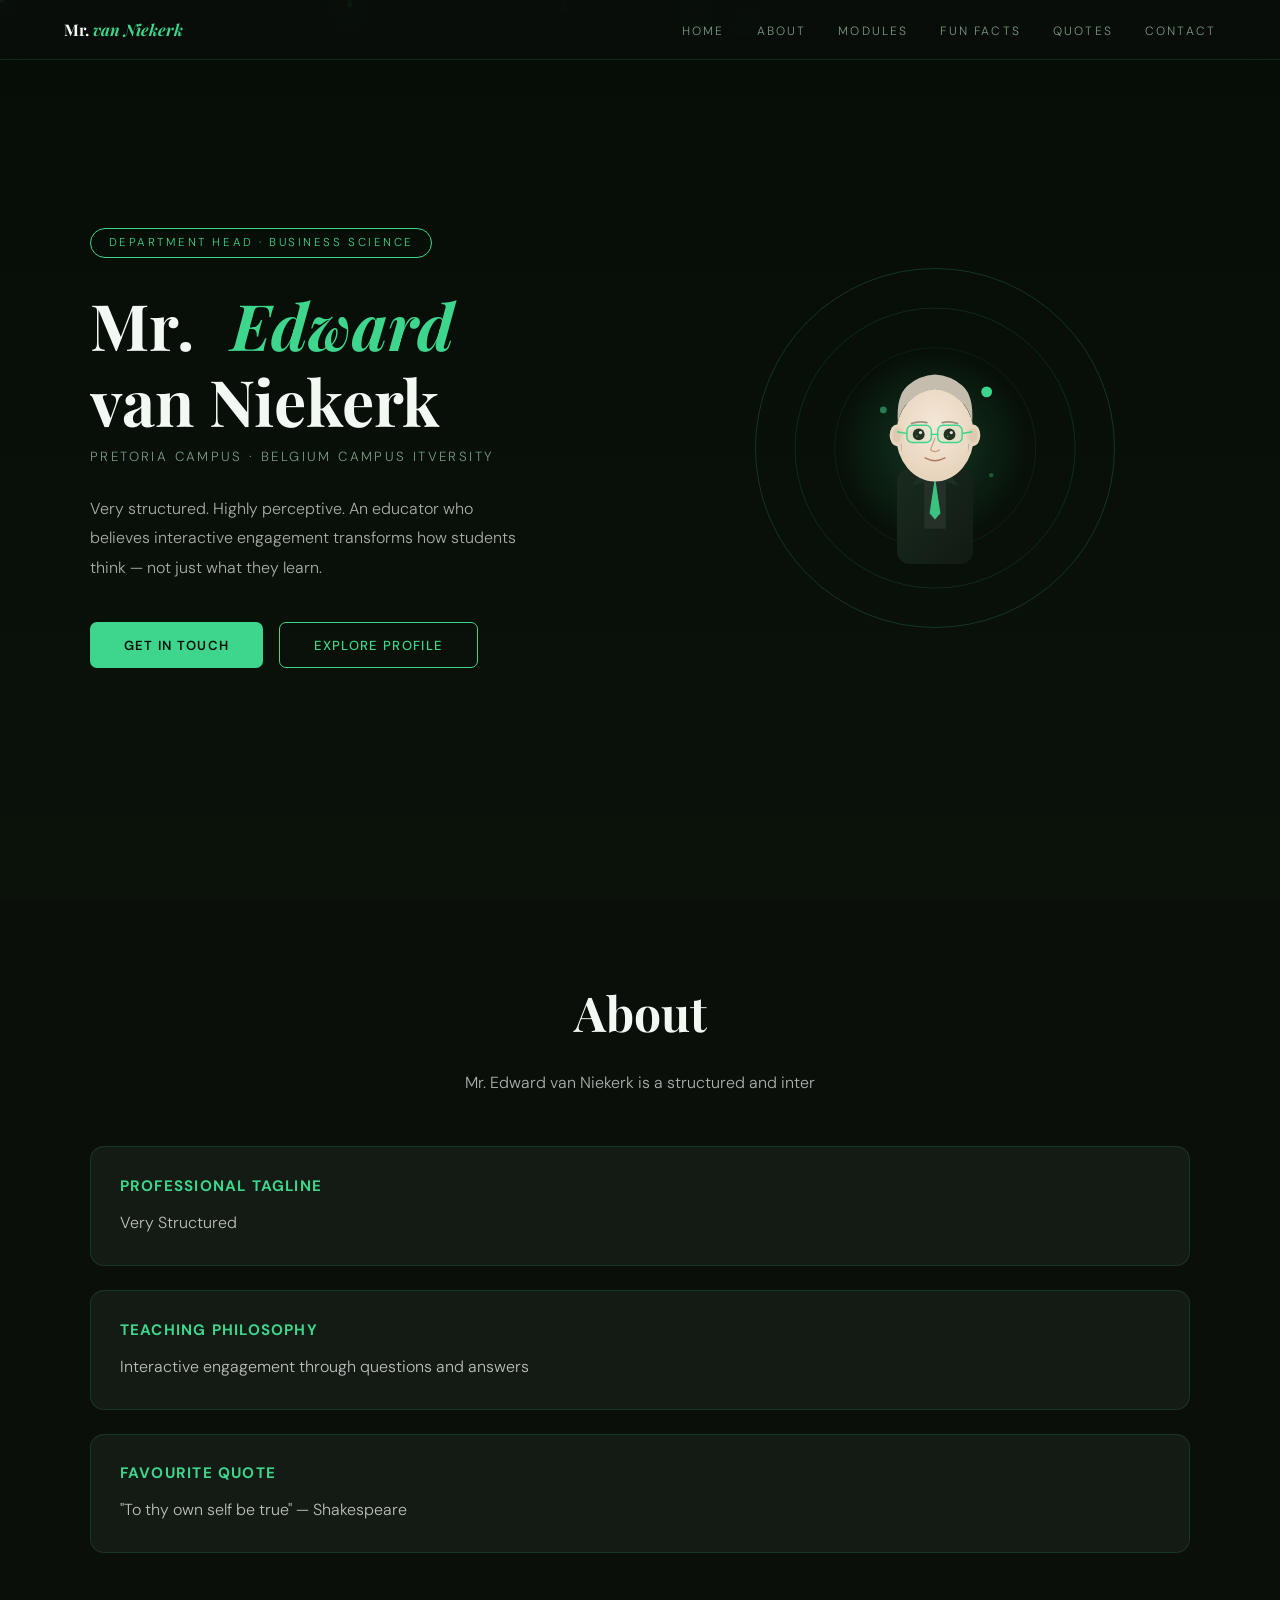
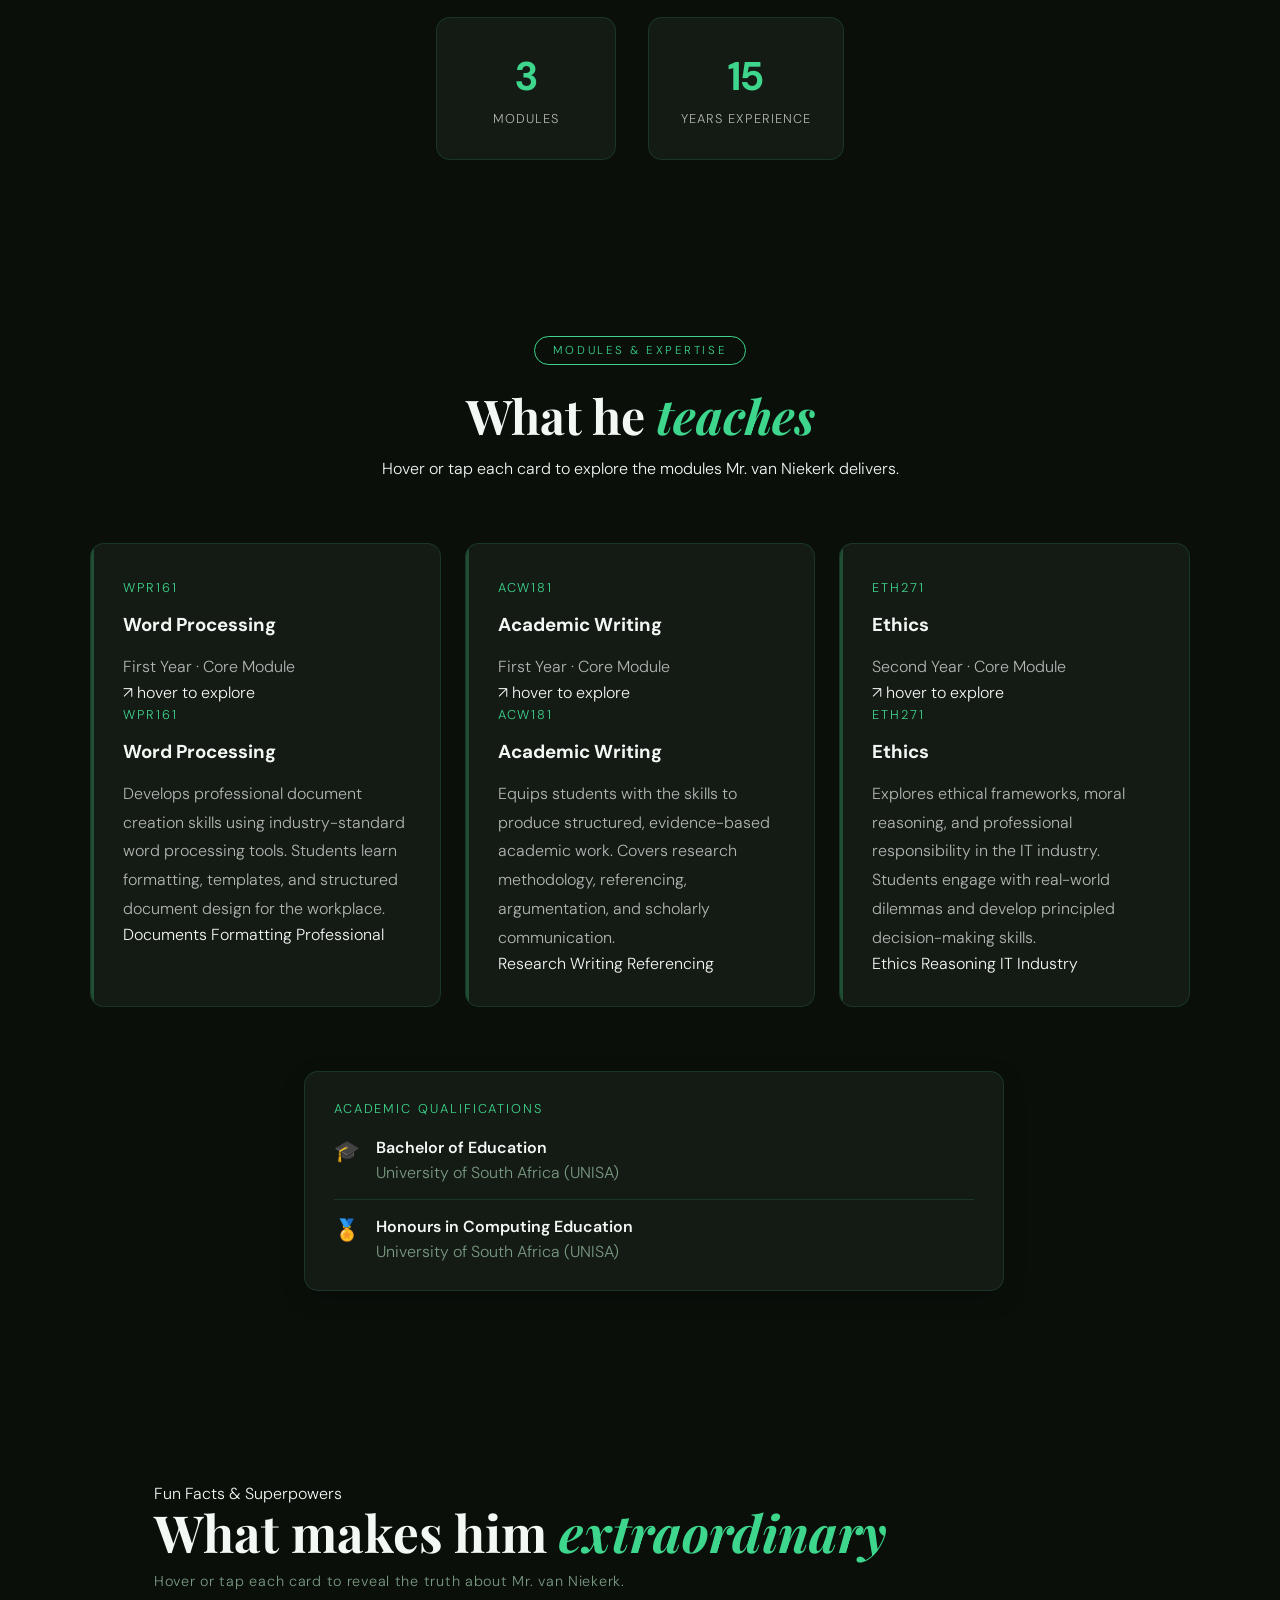
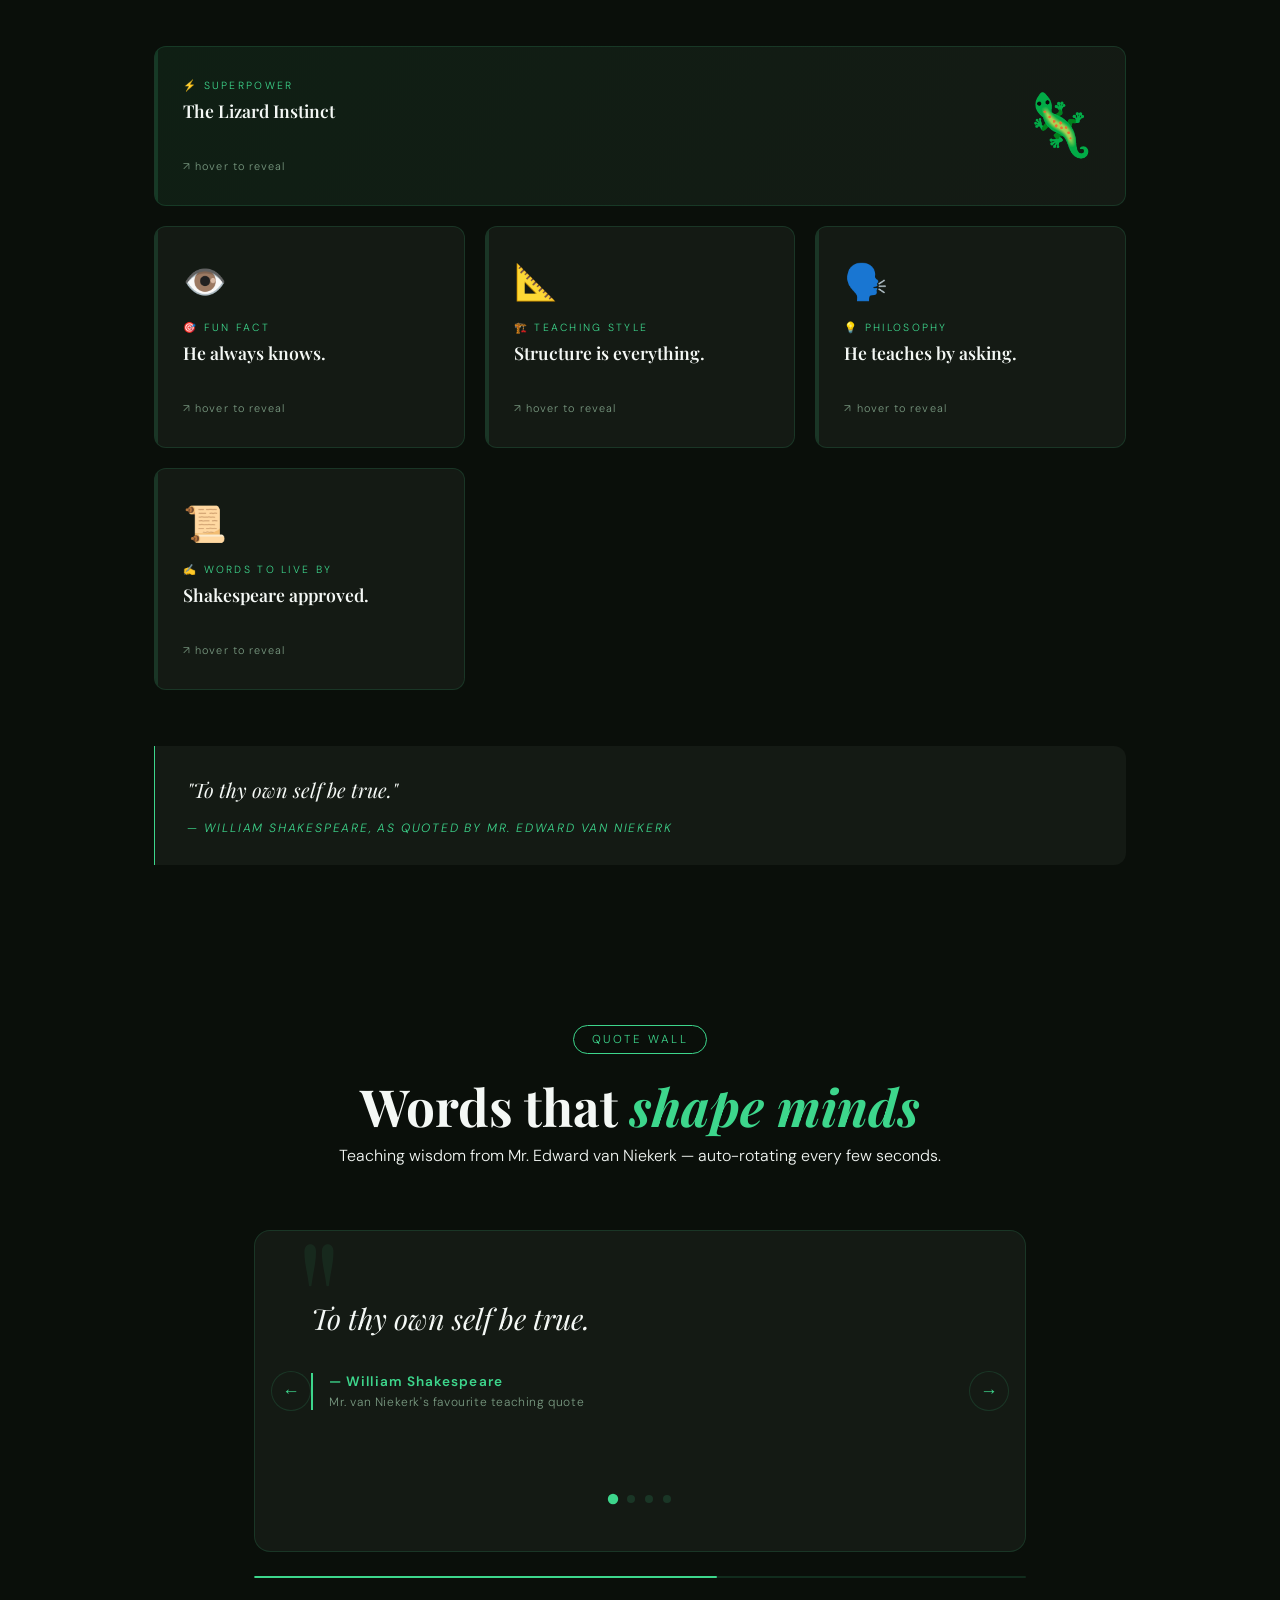
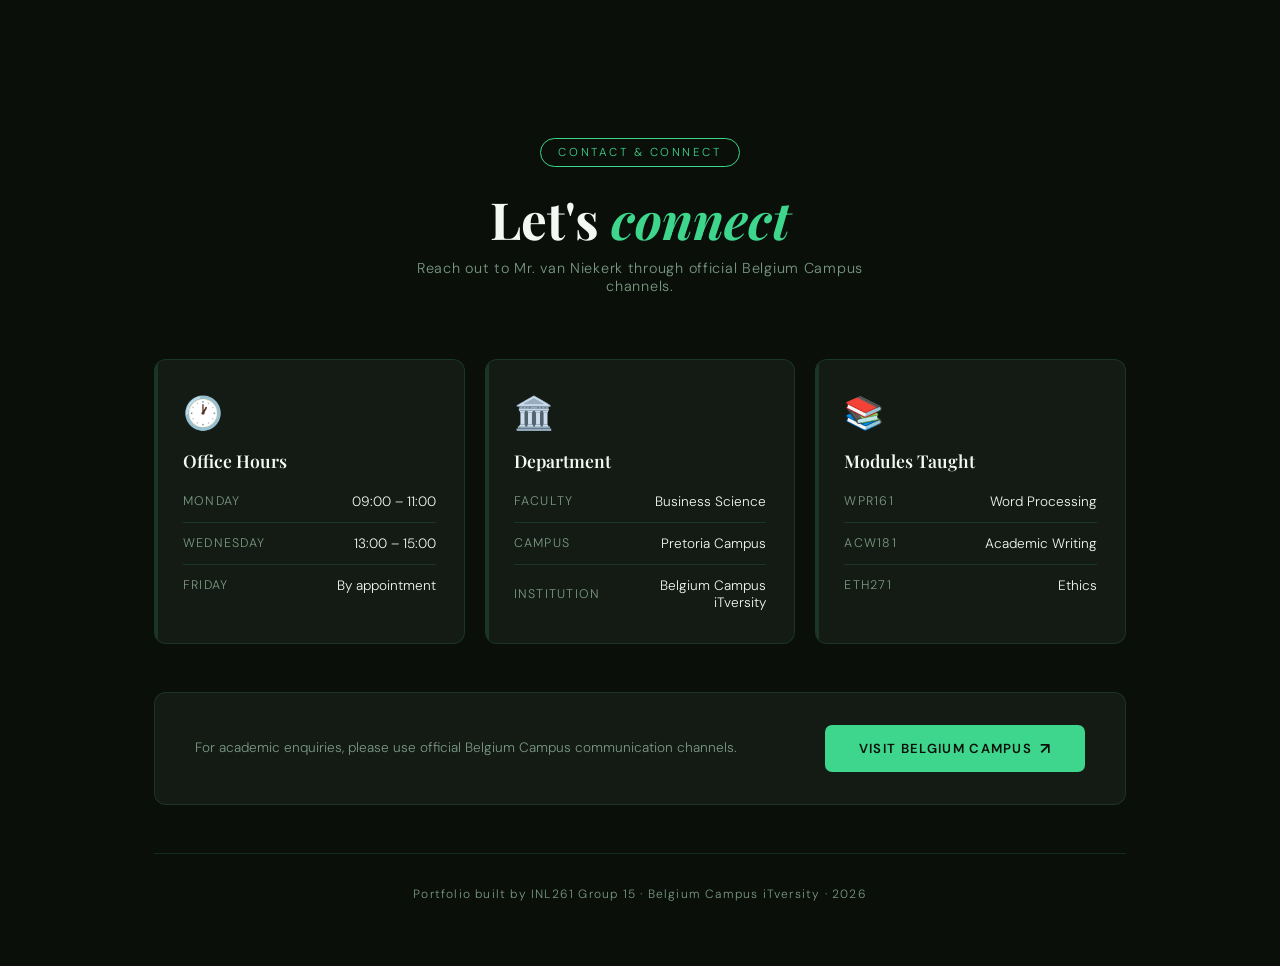
==== index.html @ 1ef50e6b "Final website files - Othniel Kasper" ====
<!DOCTYPE html>
<html lang="en">
<head>
  <meta charset="UTF-8" />
  <meta name="viewport" content="width=device-width, initial-scale=1.0" />
  <title>Mr. Edward van Niekerk — Lecturer Portfolio</title>

  <!-- ── FONTS ── -->
  <link href="https://fonts.googleapis.com/css2?family=Playfair+Display:ital,wght@0,400;0,700;1,400;1,700&family=DM+Sans:wght@300;400;500;600&display=swap" rel="stylesheet" />

  <!-- ── CSS FILES (one per section) ── -->
  <link rel="stylesheet" href="hero-section.css" />
  <link rel="stylesheet" href="About.css" />
  <link rel="stylesheet" href="Modules.css" />
  <link rel="stylesheet" href="fun-facts-section.css" />
  <link rel="stylesheet" href="quote-wall.css" />
  <link rel="stylesheet" href="contact-section.css" />

  <!-- ── NAVIGATION STYLES ── -->
  <style>
    /* ── NAV ── */
    :root {
      --black:      #0a0f0a;
      --card:       #141a14;
      --mint:       #3dd68c;
      --mint-faint: rgba(61, 214, 140, 0.06);
      --white:      #f4f8f5;
      --muted:      #7a9a82;
      --border:     rgba(61, 214, 140, 0.15);
    }

    * { margin: 0; padding: 0; box-sizing: border-box; }
    html { scroll-behavior: smooth; }

    body {
      background: var(--black);
      color: var(--white);
      font-family: 'DM Sans', sans-serif;
      overflow-x: hidden;
    }

    /* Fixed navigation bar */
    #navbar {
      position: fixed;
      top: 0; left: 0; right: 0;
      z-index: 999;
      background: rgba(10, 15, 10, 0.85);
      backdrop-filter: blur(12px);
      border-bottom: 0.5px solid var(--border);
      padding: 0 4rem;
      height: 60px;
      display: flex;
      align-items: center;
      justify-content: space-between;
    }

    .nav-logo {
      font-family: 'Playfair Display', serif;
      font-size: 1rem;
      font-weight: 700;
      color: var(--white);
      text-decoration: none;
    }

    .nav-logo span {
      color: var(--mint);
      font-style: italic;
    }

    .nav-links {
      display: flex;
      gap: 2rem;
      list-style: none;
    }

    .nav-links a {
      font-size: 0.75rem;
      letter-spacing: 0.18em;
      text-transform: uppercase;
      color: var(--muted);
      text-decoration: none;
      transition: color 0.3s;
    }

    .nav-links a:hover {
      color: var(--mint);
    }

    /* Hamburger for mobile */
    .nav-toggle {
      display: none;
      flex-direction: column;
      gap: 5px;
      cursor: pointer;
      background: none;
      border: none;
      padding: 4px;
    }

    .nav-toggle span {
      display: block;
      width: 24px;
      height: 1.5px;
      background: var(--white);
      transition: all 0.3s;
    }

    /* Push all sections below navbar */
    #hero {
      padding-top: 60px;
    }

    @media (max-width: 768px) {
      #navbar { padding: 0 1.5rem; }

      .nav-toggle { display: flex; }

      .nav-links {
        display: none;
        position: absolute;
        top: 60px; left: 0; right: 0;
        background: rgba(10, 15, 10, 0.97);
        flex-direction: column;
        gap: 0;
        border-bottom: 0.5px solid var(--border);
      }

      .nav-links.open { display: flex; }

      .nav-links li { border-top: 0.5px solid var(--border); }

      .nav-links a {
        display: block;
        padding: 1rem 1.5rem;
      }
    }
  </style>
</head>
<body>

  <!-- ══════════════════════════════════════
       NAVIGATION
  ══════════════════════════════════════ -->
  <nav id="navbar">
    <a href="#hero" class="nav-logo">Mr. <span>van Niekerk</span></a>
    <button class="nav-toggle" id="navToggle" aria-label="Toggle menu">
      <span></span><span></span><span></span>
    </button>
    <ul class="nav-links" id="navLinks">
      <li><a href="#hero">Home</a></li>
      <li><a href="#about">About</a></li>
      <li><a href="#modules">Modules</a></li>
      <li><a href="#fun-facts">Fun Facts</a></li>
      <li><a href="#quotes">Quotes</a></li>
      <li><a href="#contact">Contact</a></li>
    </ul>
  </nav>

  <!-- ══════════════════════════════════════
       SECTION 1 — HERO (Iola Lesolang)
  ══════════════════════════════════════ -->
  <canvas id="particleCanvas"></canvas>

  <section id="hero">
    <div class="hero-inner">

      <div class="hero-text">
        <span class="hero-badge">Department Head · Business Science</span>
        <h1 class="hero-name">
          <span class="word">Mr.</span>
          <span class="word accent">Edward</span>
          <span class="word">van Niekerk</span>
        </h1>
        <p class="hero-role">Pretoria Campus · Belgium Campus iTversity</p>
        <p class="hero-tagline">
          Very structured. Highly perceptive. An educator who believes
          interactive engagement transforms how students think —
          not just what they learn.
        </p>
        <div class="hero-cta">
          <a href="#contact" class="btn-primary">Get in Touch</a>
          <a href="#about" class="btn-ghost">Explore Profile</a>
        </div>
      </div>

      <div class="hero-avatar">
        <div class="avatar-stage">
          <div class="orbit orbit-1"></div>
          <div class="orbit orbit-2"></div>
          <div class="orbit orbit-3"></div>
          <div class="avatar-glow"></div>
          <svg class="avatar-svg" viewBox="0 0 200 320" xmlns="http://www.w3.org/2000/svg" aria-label="Animated avatar of Mr. Edward van Niekerk" role="img">
            <defs>
              <radialGradient id="faceGrad" cx="50%" cy="40%" r="55%">
                <stop offset="0%" stop-color="#f5e8d8"/>
                <stop offset="100%" stop-color="#e8d5be"/>
              </radialGradient>
              <radialGradient id="glassLens" cx="50%" cy="50%" r="50%">
                <stop offset="0%" stop-color="rgba(61,214,140,0.14)"/>
                <stop offset="100%" stop-color="rgba(61,214,140,0.03)"/>
              </radialGradient>
              <radialGradient id="bodyGlow" cx="50%" cy="50%" r="50%">
                <stop offset="0%" stop-color="rgba(61,214,140,0.30)"/>
                <stop offset="100%" stop-color="transparent"/>
              </radialGradient>
              <linearGradient id="suitGrad" x1="0%" y1="0%" x2="100%" y2="100%">
                <stop offset="0%" stop-color="#1a2b1e"/>
                <stop offset="100%" stop-color="#111a14"/>
              </linearGradient>
            </defs>
            <ellipse cx="100" cy="225" rx="52" ry="58" fill="url(#bodyGlow)" opacity="0.55"/>
            <rect x="58" y="183" width="84" height="105" rx="14" fill="url(#suitGrad)"/>
            <rect x="88" y="184" width="24" height="65" fill="#243028"/>
            <polygon points="100,192 94,232 100,239 106,232" fill="#3dd68c" opacity="0.88"/>
            <rect x="96" y="188" width="8" height="7" rx="2" fill="#2bbf78"/>
            <path d="M 88 184 L 74 202 L 100 193 L 126 202 L 112 184" fill="#1e2f24"/>
            <rect x="89" y="166" width="22" height="22" rx="5" fill="#f0ddc8"/>
            <ellipse cx="100" cy="146" rx="43" ry="51" fill="url(#faceGrad)"/>
            <path d="M 59 132 Q 57 102 70 91 Q 83 80 100 79 Q 117 80 130 91 Q 143 102 141 132 Q 138 116 128 108 Q 116 97 100 95 Q 84 97 72 108 Q 62 116 59 132Z" fill="#c4bcac"/>
            <path d="M 59 132 Q 61 154 64 166 Q 63 148 59 132Z" fill="#b0a898"/>
            <path d="M 141 132 Q 139 154 136 166 Q 137 148 141 132Z" fill="#b0a898"/>
            <ellipse cx="58" cy="146" rx="8" ry="12" fill="#e8d5be"/>
            <ellipse cx="142" cy="146" rx="8" ry="12" fill="#e8d5be"/>
            <ellipse cx="58" cy="146" rx="5" ry="8" fill="#d4c0a8" opacity="0.5"/>
            <ellipse cx="142" cy="146" rx="5" ry="8" fill="#d4c0a8" opacity="0.5"/>
            <rect x="69" y="135" width="27" height="19" rx="6" fill="url(#glassLens)" stroke="#3dd68c" stroke-width="1.6"/>
            <rect x="103" y="135" width="27" height="19" rx="6" fill="url(#glassLens)" stroke="#3dd68c" stroke-width="1.6"/>
            <line x1="96" y1="145" x2="103" y2="145" stroke="#3dd68c" stroke-width="1.6"/>
            <line x1="69" y1="144" x2="58" y2="142" stroke="#3dd68c" stroke-width="1.6"/>
            <line x1="130" y1="144" x2="141" y2="142" stroke="#3dd68c" stroke-width="1.6"/>
            <rect x="71" y="137" width="5" height="3" rx="1.5" fill="white" opacity="0.25"/>
            <rect x="105" y="137" width="5" height="3" rx="1.5" fill="white" opacity="0.25"/>
            <g class="eye-group">
              <ellipse cx="82" cy="145" rx="6.5" ry="6.5" fill="#243020"/>
              <ellipse cx="116" cy="145" rx="6.5" ry="6.5" fill="#243020"/>
              <circle cx="84" cy="143" r="1.8" fill="white" opacity="0.85"/>
              <circle cx="118" cy="143" r="1.8" fill="white" opacity="0.85"/>
              <circle cx="80" cy="147" r="0.9" fill="rgba(61,214,140,0.7)"/>
              <circle cx="114" cy="147" r="0.9" fill="rgba(61,214,140,0.7)"/>
            </g>
            <path d="M 74 133 Q 82 130 91 132" stroke="#9a9080" stroke-width="1.8" fill="none" stroke-linecap="round"/>
            <path d="M 108 132 Q 117 130 125 133" stroke="#9a9080" stroke-width="1.8" fill="none" stroke-linecap="round"/>
            <path d="M 100 149 L 95 162 Q 100 166 105 162" stroke="#c8a080" stroke-width="1.3" fill="none" stroke-linecap="round"/>
            <path d="M 89 171 Q 100 177 111 171" stroke="#b07860" stroke-width="1.6" fill="none" stroke-linecap="round"/>
            <circle cx="157" cy="98" r="4" fill="#3dd68c" opacity="0.55">
              <animate attributeName="opacity" values="0.55;1;0.55" dur="2.2s" repeatCount="indefinite"/>
              <animate attributeName="r" values="4;6;4" dur="2.2s" repeatCount="indefinite"/>
            </circle>
            <circle cx="43" cy="118" r="3" fill="#3dd68c" opacity="0.38">
              <animate attributeName="opacity" values="0.38;0.75;0.38" dur="2.8s" repeatCount="indefinite"/>
              <animate attributeName="r" values="3;5;3" dur="2.8s" repeatCount="indefinite"/>
            </circle>
            <circle cx="162" cy="190" r="2.5" fill="#3dd68c" opacity="0.3">
              <animate attributeName="opacity" values="0.3;0.65;0.3" dur="3.4s" repeatCount="indefinite"/>
            </circle>
          </svg>
        </div>
      </div>

    </div>
  </section>

  <!-- ══════════════════════════════════════
       SECTION 2 — ABOUT (Bophelo Rantho)
  ══════════════════════════════════════ -->
  <section id="about" class="reveal">

    <h2>About</h2>

    <p class="about-intro">
      Mr. Edward van Niekerk is a structured and interactive lecturer who
      specializes in engaging students through questions and answers.
    </p>

    <div class="about-container">
      <div class="about-card">
        <h3>Professional Tagline</h3>
        <p>Very Structured</p>
      </div>
      <div class="about-card">
        <h3>Teaching Philosophy</h3>
        <p>Interactive engagement through questions and answers</p>
      </div>
      <div class="about-card">
        <h3>Favourite Quote</h3>
        <p>"To thy own self be true" — Shakespeare</p>
      </div>
    </div>

    <div class="about-stats">
      <div class="stat-box">
        <h3 class="about-counter" data-target="3">0</h3>
        <p>Modules</p>
      </div>
      <div class="stat-box">
        <h3 class="about-counter" data-target="15">0</h3>
        <p>Years Experience</p>
      </div>
    </div>

  </section>

  <!-- ══════════════════════════════════════
       SECTION 3 — MODULES (Prince Ndlala)
  ══════════════════════════════════════ -->
  <section id="modules">

    <div class="section-header">
      <span class="section-badge fade-in">Modules & Expertise</span>
      <h2 class="section-title fade-in">What he <span class="accent">teaches</span></h2>
      <p class="section-subtitle fade-in">Hover or tap each card to explore the modules Mr. van Niekerk delivers.</p>
    </div>

    <div class="modules-grid">

      <div class="module-card fade-in" tabindex="0" aria-label="WPR161 Word Processing">
        <div class="card-inner">
          <div class="card-front">
            <div class="card-accent"></div>
            <span class="module-code">WPR161</span>
            <h3 class="module-name">Word Processing</h3>
            <p class="module-level">First Year · Core Module</p>
            <div class="flip-hint">↗ hover to explore</div>
          </div>
          <div class="card-back">
            <div class="card-accent"></div>
            <span class="module-code">WPR161</span>
            <h3 class="module-name">Word Processing</h3>
            <p class="module-desc">Develops professional document creation skills using industry-standard word processing tools. Students learn formatting, templates, and structured document design for the workplace.</p>
            <div class="module-tags">
              <span class="tag">Documents</span>
              <span class="tag">Formatting</span>
              <span class="tag">Professional</span>
            </div>
          </div>
        </div>
      </div>

      <div class="module-card fade-in" tabindex="0" aria-label="ACW181 Academic Writing">
        <div class="card-inner">
          <div class="card-front">
            <div class="card-accent"></div>
            <span class="module-code">ACW181</span>
            <h3 class="module-name">Academic Writing</h3>
            <p class="module-level">First Year · Core Module</p>
            <div class="flip-hint">↗ hover to explore</div>
          </div>
          <div class="card-back">
            <div class="card-accent"></div>
            <span class="module-code">ACW181</span>
            <h3 class="module-name">Academic Writing</h3>
            <p class="module-desc">Equips students with the skills to produce structured, evidence-based academic work. Covers research methodology, referencing, argumentation, and scholarly communication.</p>
            <div class="module-tags">
              <span class="tag">Research</span>
              <span class="tag">Writing</span>
              <span class="tag">Referencing</span>
            </div>
          </div>
        </div>
      </div>

      <div class="module-card fade-in" tabindex="0" aria-label="ETH271 Ethics">
        <div class="card-inner">
          <div class="card-front">
            <div class="card-accent"></div>
            <span class="module-code">ETH271</span>
            <h3 class="module-name">Ethics</h3>
            <p class="module-level">Second Year · Core Module</p>
            <div class="flip-hint">↗ hover to explore</div>
          </div>
          <div class="card-back">
            <div class="card-accent"></div>
            <span class="module-code">ETH271</span>
            <h3 class="module-name">Ethics</h3>
            <p class="module-desc">Explores ethical frameworks, moral reasoning, and professional responsibility in the IT industry. Students engage with real-world dilemmas and develop principled decision-making skills.</p>
            <div class="module-tags">
              <span class="tag">Ethics</span>
              <span class="tag">Reasoning</span>
              <span class="tag">IT Industry</span>
            </div>
          </div>
        </div>
      </div>

    </div>

    <div class="qualifications-card fade-in">
      <div class="qual-label">Academic Qualifications</div>
      <div class="qual-items">
        <div class="qual-item">
          <span class="qual-icon">🎓</span>
          <div>
            <p class="qual-degree">Bachelor of Education</p>
            <p class="qual-institution">University of South Africa (UNISA)</p>
          </div>
        </div>
        <div class="qual-divider"></div>
        <div class="qual-item">
          <span class="qual-icon">🏅</span>
          <div>
            <p class="qual-degree">Honours in Computing Education</p>
            <p class="qual-institution">University of South Africa (UNISA)</p>
          </div>
        </div>
      </div>
    </div>

  </section>

  <!-- ══════════════════════════════════════
       SECTION 4 — FUN FACTS (Othniel Kasper)
  ══════════════════════════════════════ -->
  <section id="fun-facts">

    <p class="section-label fade-in">Fun Facts & Superpowers</p>
    <h2 class="section-title fade-in">What makes him <span class="accent">extraordinary</span></h2>
    <p class="funsection-subtitle fade-in">Hover or tap each card to reveal the truth about Mr. van Niekerk.</p>

    <div class="cards-grid">

      <div class="card card-hero fade-in" tabindex="0" role="button" aria-label="Superpower card">
        <div>
          <div class="card-accent"></div>
          <span class="card-tag">⚡ Superpower</span>
          <h3 class="card-title">The Lizard Instinct</h3>
          <div class="card-reveal">
            <p>Like the Lizard from Hopper, Mr. van Niekerk possesses lightning-fast perception and adaptability. His superpower is reading a room — and a student — with uncanny precision.</p>
          </div>
          <p class="card-hint">↗ hover to reveal</p>
        </div>
        <span class="card-emoji">🦎</span>
      </div>

      <div class="card fade-in" tabindex="0" role="button" aria-label="Fun fact: all in the eyes">
        <div class="card-accent"></div>
        <span class="card-emoji">👁️</span>
        <span class="card-tag">🎯 Fun Fact</span>
        <h3 class="card-title">He always knows.</h3>
        <div class="card-reveal">
          <p>Mr. van Niekerk can tell when a student is cheating — or simply lost — just by looking at them. It's all in the eyes. Don't try it.</p>
        </div>
        <p class="card-hint">↗ hover to reveal</p>
      </div>

      <div class="card fade-in" tabindex="0" role="button" aria-label="Fun fact: structure">
        <div class="card-accent"></div>
        <span class="card-emoji">📐</span>
        <span class="card-tag">🏗️ Teaching Style</span>
        <h3 class="card-title">Structure is everything.</h3>
        <div class="card-reveal">
          <p>His professional tagline says it all — "Very Structured." Every lecture, every explanation, every interaction is deliberate, ordered, and purposeful.</p>
        </div>
        <p class="card-hint">↗ hover to reveal</p>
      </div>

      <div class="card fade-in" tabindex="0" role="button" aria-label="Fun fact: teaching philosophy">
        <div class="card-accent"></div>
        <span class="card-emoji">🗣️</span>
        <span class="card-tag">💡 Philosophy</span>
        <h3 class="card-title">He teaches by asking.</h3>
        <div class="card-reveal">
          <p>Interactive. Engaging. Question-driven. Mr. van Niekerk believes real understanding only comes through dialogue — so expect to be called on.</p>
        </div>
        <p class="card-hint">↗ hover to reveal</p>
      </div>

      <div class="card fade-in" tabindex="0" role="button" aria-label="Fun fact: Shakespeare quote">
        <div class="card-accent"></div>
        <span class="card-emoji">📜</span>
        <span class="card-tag">✍️ Words to Live By</span>
        <h3 class="card-title">Shakespeare approved.</h3>
        <div class="card-reveal">
          <p>His favourite quote: "To thy own self be true." A reminder he carries into every classroom — be authentic, be honest, and own who you are.</p>
        </div>
        <p class="card-hint">↗ hover to reveal</p>
      </div>

    </div>

    <div class="bottom-quote fade-in">
      <blockquote>"To thy own self be true."</blockquote>
      <cite>— William Shakespeare, as quoted by Mr. Edward van Niekerk</cite>
    </div>

  </section>

  <!-- ══════════════════════════════════════
       SECTION 5 — QUOTE WALL (Iola Lesolang)
  ══════════════════════════════════════ -->
  <section id="quotes">

    <div class="section-header">
      <span class="section-badge fade-in">Quote Wall</span>
      <h2 class="section-title fade-in">Words that <span class="accent">shape minds</span></h2>
      <p class="quotesection-subtitle fade-in">Teaching wisdom from Mr. Edward van Niekerk — auto-rotating every few seconds.</p>
    </div>

    <div class="carousel-wrapper fade-in">
      <div class="quote-mark">"</div>
      <div class="carousel">

        <div class="quote-slide active">
          <blockquote class="quote-text">To thy own self be true.</blockquote>
          <div class="quote-meta">
            <span class="quote-author">— William Shakespeare</span>
            <span class="quote-context">Mr. van Niekerk's favourite teaching quote</span>
          </div>
        </div>

        <div class="quote-slide">
          <blockquote class="quote-text">Real understanding only comes through dialogue — not silence.</blockquote>
          <div class="quote-meta">
            <span class="quote-author">— Mr. Edward van Niekerk</span>
            <span class="quote-context">On interactive learning</span>
          </div>
        </div>

        <div class="quote-slide">
          <blockquote class="quote-text">Structure is not a limitation. It is the foundation of freedom.</blockquote>
          <div class="quote-meta">
            <span class="quote-author">— Mr. Edward van Niekerk</span>
            <span class="quote-context">On his teaching philosophy</span>
          </div>
        </div>

        <div class="quote-slide">
          <blockquote class="quote-text">I can see it in your eyes — whether you understand or not. Don't pretend.</blockquote>
          <div class="quote-meta">
            <span class="quote-author">— Mr. Edward van Niekerk</span>
            <span class="quote-context">To his students</span>
          </div>
        </div>

      </div>

      <div class="carousel-dots">
        <button class="dot active" aria-label="Quote 1"></button>
        <button class="dot" aria-label="Quote 2"></button>
        <button class="dot" aria-label="Quote 3"></button>
        <button class="dot" aria-label="Quote 4"></button>
      </div>

      <div class="carousel-controls">
        <button class="ctrl-btn" id="prevBtn" aria-label="Previous quote">&#8592;</button>
        <button class="ctrl-btn" id="nextBtn" aria-label="Next quote">&#8594;</button>
      </div>

    </div>

    <div class="progress-bar">
      <div class="progress-fill" id="progressFill"></div>
    </div>

  </section>

  <!-- ══════════════════════════════════════
       SECTION 6 — CONTACT (Bophelo Rantho)
  ══════════════════════════════════════ -->
  <section id="contact">

    <div class="section-header">
      <span class="section-badge fade-in">Contact & Connect</span>
      <h2 class="section-title fade-in">Let's <span class="accent">connect</span></h2>
       <p class="consection-subtitle fade-in">Reach out to Mr. van Niekerk through official Belgium Campus channels.</p>
     
    </div>

    <div class="contact-grid">

      <div class="contact-card fade-in">
        <div class="card-accent"></div>
        <span class="card-icon">🕐</span>
        <h3 class="card-title">Office Hours</h3>
        <ul class="info-list">
          <li><span class="info-label">Monday</span><span class="info-value">09:00 – 11:00</span></li>
          <li><span class="info-label">Wednesday</span><span class="info-value">13:00 – 15:00</span></li>
          <li><span class="info-label">Friday</span><span class="info-value">By appointment</span></li>
        </ul>
      </div>

      <div class="contact-card fade-in">
        <div class="card-accent"></div>
        <span class="card-icon">🏛️</span>
        <h3 class="card-title">Department</h3>
        <ul class="info-list">
          <li><span class="info-label">Faculty</span><span class="info-value">Business Science</span></li>
          <li><span class="info-label">Campus</span><span class="info-value">Pretoria Campus</span></li>
          <li><span class="info-label">Institution</span><span class="info-value">Belgium Campus iTversity</span></li>
        </ul>
      </div>

      <div class="contact-card fade-in">
        <div class="card-accent"></div>
        <span class="card-icon">📚</span>
        <h3 class="card-title">Modules Taught</h3>
        <ul class="info-list">
          <li><span class="info-label">WPR161</span><span class="info-value">Word Processing</span></li>
          <li><span class="info-label">ACW181</span><span class="info-value">Academic Writing</span></li>
          <li><span class="info-label">ETH271</span><span class="info-value">Ethics</span></li>
        </ul>
      </div>

    </div>

    <div class="cta-wrapper fade-in">
      <p class="cta-note">For academic enquiries, please use official Belgium Campus communication channels.</p>
      <a href="https://www.belgiumcampus.ac.za" target="_blank" class="btn-primary">
        Visit Belgium Campus <span class="btn-arrow">↗</span>
      </a>
    </div>

    <div class="footer-line fade-in">
      <p>Portfolio built by INL261 Group 15 · Belgium Campus iTversity · 2026</p>
    </div>

  </section>

  <!-- ══════════════════════════════════════
       JAVASCRIPT FILES (one per section)
  ══════════════════════════════════════ -->
  <script src="hero-section.js"></script>
  <script src="About.js"></script>
  <script src="Modules.js"></script>
  <script src="fun-facts-section.js"></script>
  <script src="quote-wall.js"></script>
  <script src="contact-section.js"></script>

  <!-- Navigation toggle script -->
  <script>
    const navToggle = document.getElementById('navToggle');
    const navLinks  = document.getElementById('navLinks');
    navToggle.addEventListener('click', () => {
      navLinks.classList.toggle('open');
    });
    // Close menu when a link is clicked
    navLinks.querySelectorAll('a').forEach(link => {
      link.addEventListener('click', () => navLinks.classList.remove('open'));
    });
  </script>

</body>
</html>
---- hero-section.css ----
/* ============================================================

   hero.css  —  Animated Hero Section

   Edward van Niekerk Portfolio · INL261 Group 15

   UI / Animation Lead responsibility

   ============================================================ */
 
/* ── CSS VARIABLES ── */

:root {

  --black:      #0a0f0a;

  --card:       #141a14;

  --mint:       #3dd68c;

  --mint-glow:  rgba(61, 214, 140, 0.18);

  --mint-faint: rgba(61, 214, 140, 0.06);

  --white:      #f4f8f5;

  --muted:      #7a9a82;

  --border:     rgba(61, 214, 140, 0.15);

}
 
/* ── RESET & BASE ── */

*, *::before, *::after { margin: 0; padding: 0; box-sizing: border-box; }

html { scroll-behavior: smooth; }
 
body {

  background: var(--black);

  color: var(--white);

  font-family: 'DM Sans', sans-serif;

  font-weight: 300;

  overflow-x: hidden;

  min-height: 100vh;

}
 
/* ── PARTICLE CANVAS ── */

#particleCanvas {

  position: fixed;

  top: 0; left: 0;

  width: 100%; height: 100%;

  z-index: 0;

  pointer-events: none;

}
 
/* ── HERO SECTION ── */

#hero {

  position: relative;

  z-index: 1;

  min-height: 100vh;

  display: flex;

  align-items: center;

  justify-content: center;

  padding: 6rem 4rem 4rem;

}
 
.hero-inner {

  display: grid;

  grid-template-columns: 1fr 1fr;

  gap: 5rem;

  align-items: center;

  max-width: 1100px;

  width: 100%;

}
 
/* ── BADGE PILL ── */

.hero-badge {

  display: inline-block;

  font-size: 0.72rem;

  letter-spacing: 0.22em;

  text-transform: uppercase;

  color: var(--mint);

  border: 0.5px solid var(--mint);

  padding: 0.38rem 1.1rem;

  border-radius: 100px;

  margin-bottom: 2rem;

  opacity: 0;

  transform: translateY(14px);

  animation: fadeUp 0.7s 0.1s ease-out forwards;

}
 
/* ── NAME REVEAL ── */

.hero-name {

  font-family: 'Playfair Display', serif;

  font-size: clamp(2.6rem, 5vw, 4.2rem);

  line-height: 1.1;

  margin-bottom: 0.7rem;

  overflow: hidden;

}
 
.hero-name .word {

  display: inline-block;

  margin-right: 0.35em;

  opacity: 0;

  transform: translateY(100%);

  animation: wordReveal 0.75s ease-out forwards;

}
 
.hero-name .word:nth-child(1) { animation-delay: 0.3s; }

.hero-name .word:nth-child(2) { animation-delay: 0.52s; }

.hero-name .word:nth-child(3) { animation-delay: 0.74s; display: block; margin-top: 0.1em; }
 
.hero-name .word.accent {

  font-style: italic;

  color: var(--mint);

}
 
/* ── ROLE LINE ── */

.hero-role {

  font-size: 0.83rem;

  letter-spacing: 0.18em;

  text-transform: uppercase;

  color: var(--muted);

  margin-bottom: 1.8rem;

  opacity: 0;

  transform: translateY(12px);

  animation: fadeUp 0.7s 1s ease-out forwards;

}
 
/* ── TAGLINE ── */

.hero-tagline {

  font-size: 1rem;

  line-height: 1.85;

  color: rgba(244, 248, 245, 0.68);

  max-width: 440px;

  margin-bottom: 2.5rem;

  opacity: 0;

  transform: translateY(12px);

  animation: fadeUp 0.7s 1.2s ease-out forwards;

}
 
/* ── CTA ROW ── */

.hero-cta {

  display: flex;

  gap: 1rem;

  flex-wrap: wrap;

  opacity: 0;

  transform: translateY(12px);

  animation: fadeUp 0.7s 1.4s ease-out forwards;

}
 
/* Primary button */

.btn-primary {

  padding: 0.82rem 2.1rem;

  background: var(--mint);

  color: var(--black);

  border: none;

  border-radius: 7px;

  font-family: 'DM Sans', sans-serif;

  font-size: 0.82rem;

  font-weight: 600;

  letter-spacing: 0.1em;

  text-transform: uppercase;

  cursor: pointer;

  text-decoration: none;

  transition: transform 0.22s, box-shadow 0.22s;

}

.btn-primary:hover {

  transform: translateY(-3px);

  box-shadow: 0 10px 36px rgba(61, 214, 140, 0.38);

}

.btn-primary:active { transform: translateY(-1px); }
 
/* Ghost button */

.btn-ghost {

  padding: 0.82rem 2.1rem;

  background: transparent;

  color: var(--mint);

  border: 0.5px solid var(--mint);

  border-radius: 7px;

  font-family: 'DM Sans', sans-serif;

  font-size: 0.82rem;

  font-weight: 500;

  letter-spacing: 0.1em;

  text-transform: uppercase;

  cursor: pointer;

  text-decoration: none;

  transition: background 0.28s;

}

.btn-ghost:hover { background: var(--mint-faint); }
 
/* ── AVATAR ── */

.hero-avatar {

  display: flex;

  justify-content: center;

  align-items: center;

  opacity: 0;

  animation: fadeIn 1.2s 0.5s ease-out forwards;

}
 
.avatar-stage {

  position: relative;

  width: 360px;

  height: 360px;

}
 
/* Orbit rings */

.orbit {

  position: absolute;

  border-radius: 50%;

  border: 0.5px solid var(--mint);

  top: 50%; left: 50%;

  transform: translate(-50%, -50%);

}

.orbit-1 { width: 100%; height: 100%; opacity: 0.20; animation: spin 22s linear infinite; }

.orbit-2 { width: 78%;  height: 78%;  opacity: 0.14; animation: spin 15s linear infinite reverse; }

.orbit-3 { width: 56%;  height: 56%;  opacity: 0.09; animation: spin 9s linear infinite; }
 
/* Glow */

.avatar-glow {

  position: absolute;

  width: 55%; height: 55%;

  top: 22%; left: 22%;

  border-radius: 50%;

  background: radial-gradient(circle, rgba(61,214,140,0.20) 0%, transparent 70%);

  animation: glowPulse 3.2s ease-in-out infinite;

}
 
/* SVG */

.avatar-svg {

  position: absolute;

  top: 50%; left: 50%;

  width: 210px;

  height: 290px;

  transform: translate(-50%, -50%);

  animation: float 4.2s ease-in-out infinite;

}
 
/* Eye blink */

.eye-group {

  animation: blink 5s 3s ease-in-out infinite;

  transform-origin: 100px 145px;

}
 
/* ── KEYFRAMES ── */

@keyframes fadeUp {

  from { opacity: 0; transform: translateY(14px); }

  to   { opacity: 1; transform: translateY(0);    }

}

@keyframes wordReveal {

  from { opacity: 0; transform: translateY(100%); }

  to   { opacity: 1; transform: translateY(0);    }

}

@keyframes fadeIn {

  from { opacity: 0; }

  to   { opacity: 1; }

}

@keyframes spin {

  from { transform: translate(-50%, -50%) rotate(0deg);   }

  to   { transform: translate(-50%, -50%) rotate(360deg); }

}

@keyframes glowPulse {

  0%, 100% { opacity: 0.5; transform: scale(1);    }

  50%       { opacity: 1;   transform: scale(1.12); }

}

@keyframes float {

  0%, 100% { transform: translate(-50%, -50%) translateY(0);     }

  50%       { transform: translate(-50%, -50%) translateY(-16px); }

}

@keyframes blink {

  0%, 94%, 100% { transform: scaleY(1);    }

  97%            { transform: scaleY(0.08); }

}
 
/* ── RESPONSIVE ── */

@media (max-width: 860px) {

  #hero { padding: 6rem 2rem 3rem; }

  .hero-inner { grid-template-columns: 1fr; gap: 3rem; text-align: center; }

  .hero-avatar { order: -1; }

  .avatar-stage { width: 260px; height: 260px; }

  .avatar-svg   { width: 155px; height: 215px; }

  .hero-tagline { max-width: 100%; }

  .hero-cta { justify-content: center; }

  .hero-name .word:nth-child(3) { display: inline; margin-left: 0.35em; }

}
---- About.css ----
/* ── ABOUT SECTION ── */

#about {
  position: relative;
  z-index: 1;
  padding: 6rem 4rem;
  background: transparent;
}

#about h2 {
  text-align: center;
  font-family: 'Playfair Display', serif;
  font-size: clamp(2rem, 4vw, 3rem);
  color: var(--white);
  margin-bottom: 1.5rem;
}

#about > p {
  max-width: 800px;
  margin: 0 auto 3rem;
  text-align: center;
  line-height: 1.9;
  color: rgba(244, 248, 245, 0.7);
  font-size: 1rem;
}

.about-container {
  max-width: 1100px;
  margin: 0 auto;
  display: grid;
  grid-template-columns: repeat(auto-fit, minmax(260px, 1fr));
  gap: 1.5rem;
}

.about-card {
  background: var(--card);
  border: 1px solid var(--border);
  border-radius: 14px;
  padding: 1.8rem;
  transition: all 0.3s ease;
  position: relative;
  overflow: hidden;
}

.about-card::before {
  content: "";
  position: absolute;
  inset: 0;
  background: linear-gradient(
    135deg,
    var(--mint-glow),
    transparent
  );
  opacity: 0;
  transition: opacity 0.3s ease;
}

.about-card:hover {
  transform: translateY(-6px);
  border-color: var(--mint);
  box-shadow: 0 12px 35px rgba(61, 214, 140, 0.15);
}

.about-card:hover::before {
  opacity: 1;
}

.about-card h3 {
  color: var(--mint);
  font-size: 0.95rem;
  letter-spacing: 0.08em;
  text-transform: uppercase;
  margin-bottom: 0.8rem;
  position: relative;
  z-index: 1;
}

.about-card p {
  color: rgba(244, 248, 245, 0.75);
  line-height: 1.7;
  position: relative;
  z-index: 1;
}

/* ── RESPONSIVE ── */

@media (max-width: 860px) {}
  #about {
    padding: 5rem 2rem;
  }

  .about-container {
    grid-template-columns: 1fr;
  }
/* ── STATS SECTION ── */

.about-stats {
  display: flex;
  justify-content: center;
  gap: 2rem;
  flex-wrap: wrap;
  margin-top: 4rem;
}

.stat-box {
  min-width: 180px;
  background: var(--card);
  border: 1px solid var(--border);
  border-radius: 14px;
  padding: 2rem;
  text-align: center;
  transition: all 0.3s ease;
}

.stat-box:hover {
  transform: translateY(-5px);
  border-color: var(--mint);
  box-shadow: 0 12px 35px rgba(61,214,140,0.15);
}

.about-counter {
  font-size: 2.5rem;
  font-weight: 700;
  color: var(--mint);
  margin-bottom: 0.5rem;
}

.stat-box p {
  color: rgba(244,248,245,0.7);
  text-transform: uppercase;
  letter-spacing: 0.08em;
  font-size: 0.8rem;
}
---- Modules.css ----
/* ── MODULES SECTION ── */

#modules {
  padding: 6rem 4rem;
  position: relative;
  z-index: 1;
}

#modules h2 {
  text-align: center;
  font-family: 'Playfair Display', serif;
  font-size: clamp(2rem, 4vw, 3rem);
  color: var(--white);
  margin-bottom: 1rem;
}

.modules-intro {
  text-align: center;
  max-width: 800px;
  margin: 0 auto 3rem;
  line-height: 1.8;
  color: rgba(244,248,245,0.7);
}

.modules-grid {
  max-width: 1100px;
  margin: 0 auto;
  display: grid;
  grid-template-columns: repeat(auto-fit, minmax(280px, 1fr));
  gap: 1.5rem;
}

.module-card {
  background: var(--card);
  border: 1px solid var(--border);
  border-radius: 14px;
  padding: 2rem;
  transition: all 0.3s ease;
  position: relative;
  overflow: hidden;
}

.module-card::before {
  content: "";
  position: absolute;
  inset: 0;
  background: linear-gradient(
    135deg,
    var(--mint-glow),
    transparent
  );
  opacity: 0;
  transition: 0.3s;
}

.module-card:hover {
  transform: translateY(-8px);
  border-color: var(--mint);
  box-shadow: 0 12px 35px rgba(61,214,140,0.15);
}

.module-card:hover::before {
  opacity: 1;
}

.module-code {
  display: inline-block;
  color: var(--mint);
  font-size: 0.8rem;
  letter-spacing: 0.15em;
  text-transform: uppercase;
  margin-bottom: 1rem;
  position: relative;
  z-index: 1;
}

.module-card h3 {
  color: var(--white);
  margin-bottom: 1rem;
  position: relative;
  z-index: 1;
}

.module-card p {
  color: rgba(244,248,245,0.7);
  line-height: 1.8;
  position: relative;
  z-index: 1;
}

.qualifications-card {
max-width: 700px;
margin-top: 4rem;
margin-left: 15rem;
padding: 1.8rem;
background: var(--card);
border: 1px solid var(--border);
border-radius: 14px;
backdrop-filter: blur(10px);
box-shadow: 0 8px 25px rgba(0,0,0,0.15);
}

.qual-label {
color: var(--mint);
font-size: 0.8rem;
text-transform: uppercase;
letter-spacing: 0.15em;
margin-bottom: 1.2rem;
}

.qual-item {
display: flex;
align-items: flex-start;
gap: 1rem;
}

.qual-icon {
font-size: 1.3rem;
}

.qual-degree {
color: var(--white);
font-weight: 600;
margin: 0;
}

.qual-institution {
color: var(--muted);
margin-top: 0.25rem;
}

.qual-divider {
height: 1px;
background: var(--border);
margin: 1rem 0;
}

/* ── RESPONSIVE ── */

@media (max-width: 860px) {
  #modules {
    padding: 5rem 2rem;
  }
}
---- fun-facts-section.css ----
/* ============================================================
   fun-facts-section.css  —  Fun Facts & Superpowers Section
   Edward van Niekerk Portfolio · INL261 Group 15
   Ethics & Content Lead — Othniel Kasper
   ============================================================ */

/* ── CSS VARIABLES (matching site theme) ── */
:root {
  --black:      #0a0f0a;
  --card:       #141a14;
  --mint:       #3dd68c;
  --mint-glow:  rgba(61, 214, 140, 0.18);
  --mint-faint: rgba(61, 214, 140, 0.06);
  --white:      #f4f8f5;
  --muted:      #7a9a82;
  --border:     rgba(61, 214, 140, 0.15);
}

/* ── RESET ── */
*, *::before, *::after {
  margin: 0;
  padding: 0;
  box-sizing: border-box;
}

body {
  background: var(--black);
  color: var(--white);
  font-family: 'DM Sans', sans-serif;
  font-weight: 300;
  overflow-x: hidden;
  min-height: 100vh;
}

/* ── SECTION WRAPPER ── */
#fun-facts {
  position: relative;
  z-index: 1;
  padding: 6rem 4rem 4rem;
  max-width: 1100px;
  margin: 0 auto;
}

/* ── SECTION HEADER ── */
.section-badge {
  display: inline-block;
  font-size: 0.72rem;
  letter-spacing: 0.22em;
  text-transform: uppercase;
  color: var(--mint);
  border: 0.5px solid var(--mint);
  padding: 0.38rem 1.1rem;
  border-radius: 100px;
  margin-bottom: 1.5rem;
}

.section-title {
  font-family: 'Playfair Display', serif;
  font-size: clamp(2rem, 4vw, 3.2rem);
  line-height: 1.1;
  margin-bottom: 0.7rem;
  color: var(--white);
}

.section-title .accent {
  font-style: italic;
  color: var(--mint);
}

.funsection-subtitle {
  font-size: 0.9rem;
  color: var(--muted);
  letter-spacing: 0.05em;
  margin-bottom: 3.5rem;
  max-width: 480px;
}

/* ── CARDS GRID ── */
.cards-grid {
  display: grid;
  grid-template-columns: repeat(auto-fit, minmax(280px, 1fr));
  gap: 20px;
}

/* ── CARD BASE ── */
.card {
  background: var(--card);
  border: 0.5px solid var(--border);
  border-radius: 12px;
  padding: 32px 28px;
  cursor: pointer;
  position: relative;
  overflow: hidden;
  transition: border-color 0.3s, transform 0.3s, box-shadow 0.3s;
  outline: none;
}

.card::before {
  content: '';
  position: absolute;
  inset: 0;
  background: linear-gradient(135deg, var(--mint-faint) 0%, transparent 60%);
  opacity: 0;
  transition: opacity 0.35s;
  border-radius: 12px;
}

.card:hover,
.card:focus,
.card.revealed {
  border-color: var(--mint);
  transform: translateY(-4px);
  box-shadow: 0 12px 40px var(--mint-glow);
}

.card:hover::before,
.card:focus::before,
.card.revealed::before {
  opacity: 1;
}

/* ── CARD ACCENT BAR ── */
.card-accent {
  position: absolute;
  top: 0;
  left: 0;
  width: 3px;
  height: 100%;
  background: var(--border);
  transition: background 0.3s;
  border-radius: 12px 0 0 12px;
}

.card:hover .card-accent,
.card:focus .card-accent,
.card.revealed .card-accent {
  background: var(--mint);
}

/* ── CARD ELEMENTS ── */
.card-emoji {
  font-size: 2.2rem;
  margin-bottom: 16px;
  display: block;
  transition: transform 0.4s cubic-bezier(.34, 1.56, .64, 1);
}

.card:hover .card-emoji,
.card:focus .card-emoji,
.card.revealed .card-emoji {
  transform: scale(1.2) rotate(-5deg);
}

.card-tag {
  font-size: 0.65rem;
  letter-spacing: 0.22em;
  color: var(--mint);
  text-transform: uppercase;
  margin-bottom: 8px;
  display: block;
}

.card-title {
  font-family: 'Playfair Display', serif;
  font-size: 1.1rem;
  font-weight: 600;
  color: var(--white);
  margin-bottom: 12px;
  line-height: 1.3;
}

/* ── REVEAL CONTENT ── */
.card-reveal {
  overflow: hidden;
  max-height: 0;
  opacity: 0;
  transition: max-height 0.5s ease, opacity 0.4s ease;
}

.card:hover .card-reveal,
.card:focus .card-reveal,
.card.revealed .card-reveal {
  max-height: 200px;
  opacity: 1;
}

.card-reveal p {
  font-size: 0.85rem;
  line-height: 1.75;
  color: rgba(244, 248, 245, 0.65);
}

/* ── CARD HINT ── */
.card-hint {
  font-size: 0.68rem;
  color: var(--muted);
  margin-top: 16px;
  letter-spacing: 0.1em;
  transition: color 0.3s;
}

.card:hover .card-hint,
.card:focus .card-hint,
.card.revealed .card-hint {
  color: var(--mint);
}

/* ── HERO CARD (full width) ── */
.card-hero {
  grid-column: 1 / -1;
  display: grid;
  grid-template-columns: 1fr auto;
  align-items: center;
  gap: 32px;
  background: linear-gradient(120deg, #0f1f14 0%, var(--card) 100%);
}

.card-hero .card-emoji {
  font-size: 3.8rem;
  margin-bottom: 0;
  text-align: right;
}

/* ── BOTTOM QUOTE ── */
.bottom-quote {
  margin-top: 56px;
  padding: 28px 32px;
  border-left: 0.5px solid var(--mint);
  background: var(--card);
  border-radius: 0 12px 12px 0;
}

.bottom-quote blockquote {
  font-family: 'Playfair Display', serif;
  font-size: clamp(1rem, 2.5vw, 1.25rem);
  font-style: italic;
  color: var(--white);
  line-height: 1.6;
  margin-bottom: 10px;
}

.bottom-quote cite {
  font-size: 0.75rem;
  letter-spacing: 0.15em;
  color: var(--mint);
  text-transform: uppercase;
}

/* ── SCROLL FADE-IN ── */
.fade-in {
  opacity: 0;
  transform: translateY(24px);
  transition: opacity 0.6s ease, transform 0.6s ease;
}

.fade-in.visible {
  opacity: 1;
  transform: translateY(0);
}

/* ── RESPONSIVE ── */
@media (max-width: 860px) {
  #fun-facts {
    padding: 4rem 2rem 3rem;
  }

  .card-hero {
    grid-template-columns: 1fr;
  }

  .card-hero .card-emoji {
    text-align: left;
    font-size: 3rem;
  }
}
---- quote-wall.css ----
/* ============================================================
   quote-wall.css  —  Quote Wall Section
   Edward van Niekerk Portfolio · INL261 Group 15
   UI / Animation Lead — Iola Lesolang
   ============================================================ */

:root {
  --black:      #0a0f0a;
  --card:       #141a14;
  --mint:       #3dd68c;
  --mint-glow:  rgba(61, 214, 140, 0.18);
  --mint-faint: rgba(61, 214, 140, 0.06);
  --white:      #f4f8f5;
  --muted:      #7a9a82;
  --border:     rgba(61, 214, 140, 0.15);
}

*, *::before, *::after {
  margin: 0; padding: 0; box-sizing: border-box;
}

body {
  background: var(--black);
  color: var(--white);
  font-family: 'DM Sans', sans-serif;
  font-weight: 300;
  overflow-x: hidden;
  min-height: 100vh;
}

/* ── SECTION ── */
#quotes {
  position: relative;
  z-index: 1;
  padding: 6rem 4rem 4rem;
  max-width: 900px;
  margin: 0 auto;
}

/* ── HEADER ── */
.section-header {
  text-align: center;
  margin-bottom: 4rem;
}

.section-badge {
  display: inline-block;
  font-size: 0.72rem;
  letter-spacing: 0.22em;
  text-transform: uppercase;
  color: var(--mint);
  border: 0.5px solid var(--mint);
  padding: 0.38rem 1.1rem;
  border-radius: 100px;
  margin-bottom: 1.5rem;
}

.section-title {
  font-family: 'Playfair Display', serif;
  font-size: clamp(2rem, 4vw, 3.2rem);
  line-height: 1.1;
  color: var(--white);
  margin-bottom: 0.7rem;
}

.section-title .accent {
  font-style: italic;
  color: var(--mint);
}

.qoutesection-subtitle {
  font-size: 0.9rem;
  color: var(--muted);
  letter-spacing: 0.05em;
}

/* ── CAROUSEL WRAPPER ── */
.carousel-wrapper {
  background: var(--card);
  border: 0.5px solid var(--border);
  border-radius: 16px;
  padding: 4rem 3.5rem 3rem;
  position: relative;
  min-height: 280px;
  display: flex;
  flex-direction: column;
  justify-content: center;
}

/* ── DECORATIVE QUOTE MARK ── */
.quote-mark {
  font-family: 'Playfair Display', serif;
  font-size: 10rem;
  line-height: 1;
  color: var(--mint);
  opacity: 0.08;
  position: absolute;
  top: -1rem;
  left: 2.5rem;
  pointer-events: none;
  user-select: none;
}

/* ── CAROUSEL SLIDES ── */
.carousel {
  position: relative;
  min-height: 160px;
}

.quote-slide {
  position: absolute;
  top: 0; left: 0;
  width: 100%;
  opacity: 0;
  transform: translateY(16px);
  transition: opacity 0.6s ease, transform 0.6s ease;
  pointer-events: none;
}

.quote-slide.active {
  opacity: 1;
  transform: translateY(0);
  pointer-events: auto;
  position: relative;
}

.quote-text {
  font-family: 'Playfair Display', serif;
  font-size: clamp(1.2rem, 3vw, 1.8rem);
  font-style: italic;
  line-height: 1.6;
  color: var(--white);
  margin-bottom: 2rem;
}

.quote-meta {
  display: flex;
  flex-direction: column;
  gap: 4px;
  border-left: 2px solid var(--mint);
  padding-left: 1rem;
}

.quote-author {
  font-size: 0.85rem;
  font-weight: 600;
  color: var(--mint);
  letter-spacing: 0.08em;
}

.quote-context {
  font-size: 0.75rem;
  color: var(--muted);
  letter-spacing: 0.05em;
}

/* ── DOTS ── */
.carousel-dots {
  display: flex;
  justify-content: center;
  gap: 10px;
  margin-top: 2.5rem;
}

.dot {
  width: 8px;
  height: 8px;
  border-radius: 50%;
  background: var(--border);
  border: none;
  cursor: pointer;
  transition: background 0.3s, transform 0.3s;
  padding: 0;
}

.dot.active {
  background: var(--mint);
  transform: scale(1.3);
}

/* ── CONTROLS ── */
.carousel-controls {
  position: absolute;
  top: 50%;
  left: 0;
  right: 0;
  transform: translateY(-50%);
  display: flex;
  justify-content: space-between;
  pointer-events: none;
  padding: 0 1rem;
}

.ctrl-btn {
  width: 40px;
  height: 40px;
  border-radius: 50%;
  background: var(--card);
  border: 0.5px solid var(--border);
  color: var(--mint);
  font-size: 1.1rem;
  cursor: pointer;
  pointer-events: all;
  transition: background 0.3s, border-color 0.3s, transform 0.2s;
  display: flex;
  align-items: center;
  justify-content: center;
}

.ctrl-btn:hover {
  background: var(--mint-faint);
  border-color: var(--mint);
  transform: scale(1.1);
}

/* ── PROGRESS BAR ── */
.progress-bar {
  height: 2px;
  background: var(--border);
  border-radius: 2px;
  margin-top: 1.5rem;
  overflow: hidden;
}

.progress-fill {
  height: 100%;
  background: var(--mint);
  border-radius: 2px;
  width: 0%;
  transition: width 0.1s linear;
}

/* ── FADE IN ── */
.fade-in {
  opacity: 0;
  transform: translateY(24px);
  transition: opacity 0.6s ease, transform 0.6s ease;
}

.fade-in.visible {
  opacity: 1;
  transform: translateY(0);
}

/* ── RESPONSIVE ── */
@media (max-width: 860px) {
  #quotes { padding: 4rem 1.5rem 3rem; }
  .carousel-wrapper { padding: 3rem 2rem 2.5rem; }
  .carousel-controls { display: none; }
}
---- contact-section.css ----
/* ============================================================
   contact-section.css  —  Contact & Connect Section
   Edward van Niekerk Portfolio · INL261 Group 15
   Content Lead — Bophelo Rantho
   ============================================================ */

:root {
  --black:      #0a0f0a;
  --card:       #141a14;
  --mint:       #3dd68c;
  --mint-glow:  rgba(61, 214, 140, 0.18);
  --mint-faint: rgba(61, 214, 140, 0.06);
  --white:      #f4f8f5;
  --muted:      #7a9a82;
  --border:     rgba(61, 214, 140, 0.15);
}

*, *::before, *::after {
  margin: 0; padding: 0; box-sizing: border-box;
}

body {
  background: var(--black);
  color: var(--white);
  font-family: 'DM Sans', sans-serif;
  font-weight: 300;
  overflow-x: hidden;
  min-height: 100vh;
}

/* ── SECTION ── */
#contact {
  position: relative;
  z-index: 1;
  padding: 6rem 4rem 4rem;
  max-width: 1100px;
  margin: 0 auto;
}

/* ── HEADER ── */
.section-header {
  margin-bottom: 4rem;
}

.section-badge {
  display: inline-block;
  font-size: 0.72rem;
  letter-spacing: 0.22em;
  text-transform: uppercase;
  color: var(--mint);
  border: 0.5px solid var(--mint);
  padding: 0.38rem 1.1rem;
  border-radius: 100px;
  margin-bottom: 1.5rem;
}

.section-title {
  font-family: 'Playfair Display', serif;
  font-size: clamp(2rem, 4vw, 3.2rem);
  line-height: 1.1;
  color: var(--white);
  margin-bottom: 0.7rem;
}

.section-title .accent {
  font-style: italic;
  color: var(--mint);
}

.consection-subtitle {
  font-size: 0.9rem;
  color: var(--muted);
  letter-spacing: 0.05em;
  max-width: 480px;
  text-align: center;
  margin: 0 auto;
}

/* ── GRID ── */
.contact-grid {
  display: grid;
  grid-template-columns: repeat(auto-fit, minmax(280px, 1fr));
  gap: 20px;
  margin-bottom: 3rem;
}

/* ── CARD ── */
.contact-card {
  background: var(--card);
  border: 0.5px solid var(--border);
  border-radius: 12px;
  padding: 32px 28px;
  position: relative;
  overflow: hidden;
  transition: border-color 0.3s, transform 0.3s, box-shadow 0.3s;
}

.contact-card:hover {
  border-color: var(--mint);
  transform: translateY(-4px);
  box-shadow: 0 12px 40px var(--mint-glow);
}

.card-accent {
  position: absolute;
  top: 0; left: 0;
  width: 3px; height: 100%;
  background: var(--border);
  border-radius: 12px 0 0 12px;
  transition: background 0.3s;
}

.contact-card:hover .card-accent {
  background: var(--mint);
}

.card-icon {
  font-size: 2rem;
  display: block;
  margin-bottom: 16px;
}

.card-title {
  font-family: 'Playfair Display', serif;
  font-size: 1.1rem;
  font-weight: 600;
  color: var(--white);
  margin-bottom: 20px;
}

/* ── INFO LIST ── */
.info-list {
  list-style: none;
  display: flex;
  flex-direction: column;
  gap: 12px;
}

.info-list li {
  display: flex;
  justify-content: space-between;
  align-items: center;
  padding-bottom: 12px;
  border-bottom: 0.5px solid var(--border);
  gap: 16px;
}

.info-list li:last-child {
  border-bottom: none;
  padding-bottom: 0;
}

.info-label {
  font-size: 0.78rem;
  letter-spacing: 0.1em;
  color: var(--muted);
  text-transform: uppercase;
  flex-shrink: 0;
}

.info-value {
  font-size: 0.85rem;
  color: var(--white);
  text-align: right;
}

/* ── CTA ── */
.cta-wrapper {
  display: flex;
  align-items: center;
  gap: 2rem;
  flex-wrap: wrap;
  margin-bottom: 3rem;
  padding: 2rem 2.5rem;
  background: var(--card);
  border: 0.5px solid var(--border);
  border-radius: 12px;
}

.cta-note {
  font-size: 0.85rem;
  color: var(--muted);
  line-height: 1.6;
  flex: 1;
  min-width: 200px;
}

.btn-primary {
  display: inline-flex;
  align-items: center;
  gap: 0.5rem;
  padding: 0.82rem 2.1rem;
  background: var(--mint);
  color: var(--black);
  border: none;
  border-radius: 7px;
  font-family: 'DM Sans', sans-serif;
  font-size: 0.82rem;
  font-weight: 600;
  letter-spacing: 0.1em;
  text-transform: uppercase;
  cursor: pointer;
  text-decoration: none;
  transition: transform 0.22s, box-shadow 0.22s;
  white-space: nowrap;
}

.btn-primary:hover {
  transform: translateY(-3px);
  box-shadow: 0 10px 36px rgba(61, 214, 140, 0.38);
}

.btn-arrow {
  font-size: 1rem;
  transition: transform 0.2s;
}

.btn-primary:hover .btn-arrow {
  transform: translate(2px, -2px);
}

/* ── FOOTER LINE ── */
.footer-line {
  text-align: center;
  padding-top: 2rem;
  border-top: 0.5px solid var(--border);
}

.footer-line p {
  font-size: 0.75rem;
  color: var(--muted);
  letter-spacing: 0.1em;
}

/* ── FADE IN ── */
.fade-in {
  opacity: 0;
  transform: translateY(24px);
  transition: opacity 0.6s ease, transform 0.6s ease;
}

.fade-in.visible {
  opacity: 1;
  transform: translateY(0);
}

/* ── RESPONSIVE ── */
@media (max-width: 860px) {
  #contact { padding: 4rem 1.5rem 3rem; }
  .cta-wrapper { flex-direction: column; text-align: center; }
  .cta-note { text-align: center; }
}
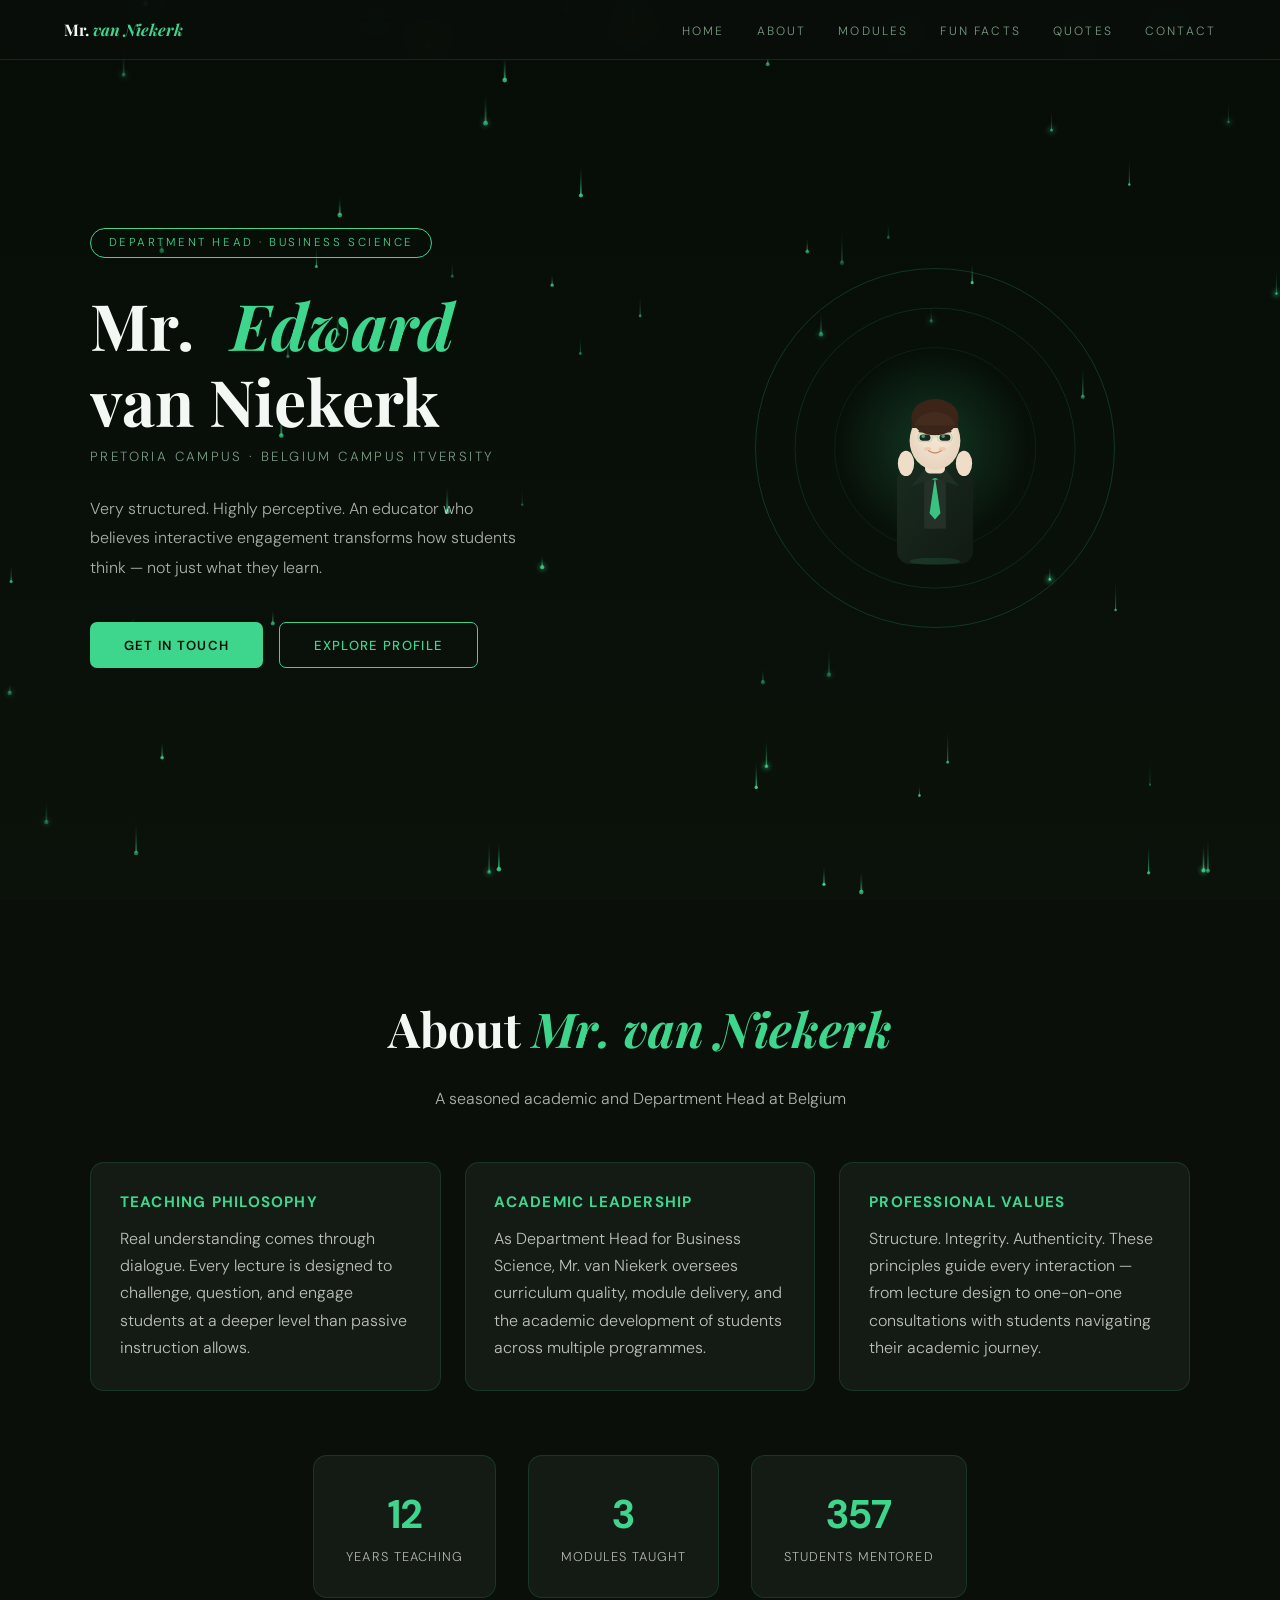
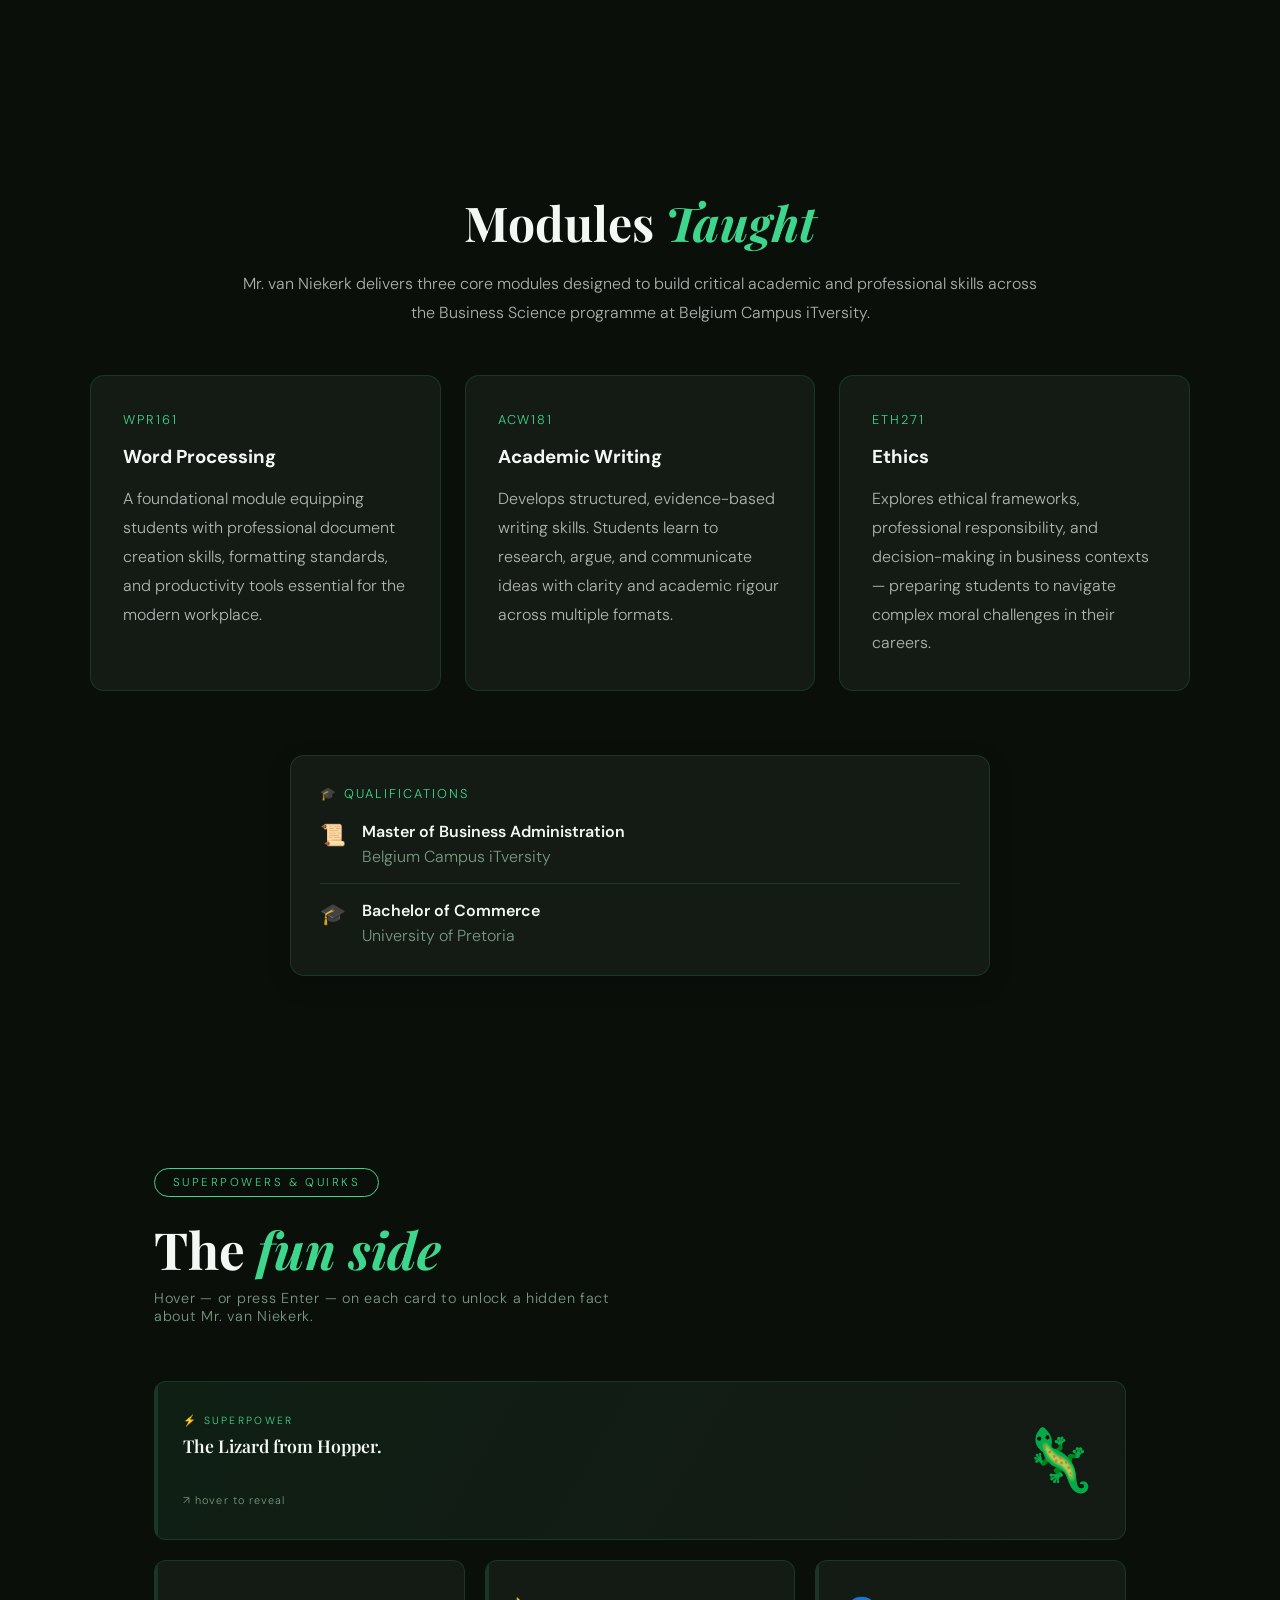
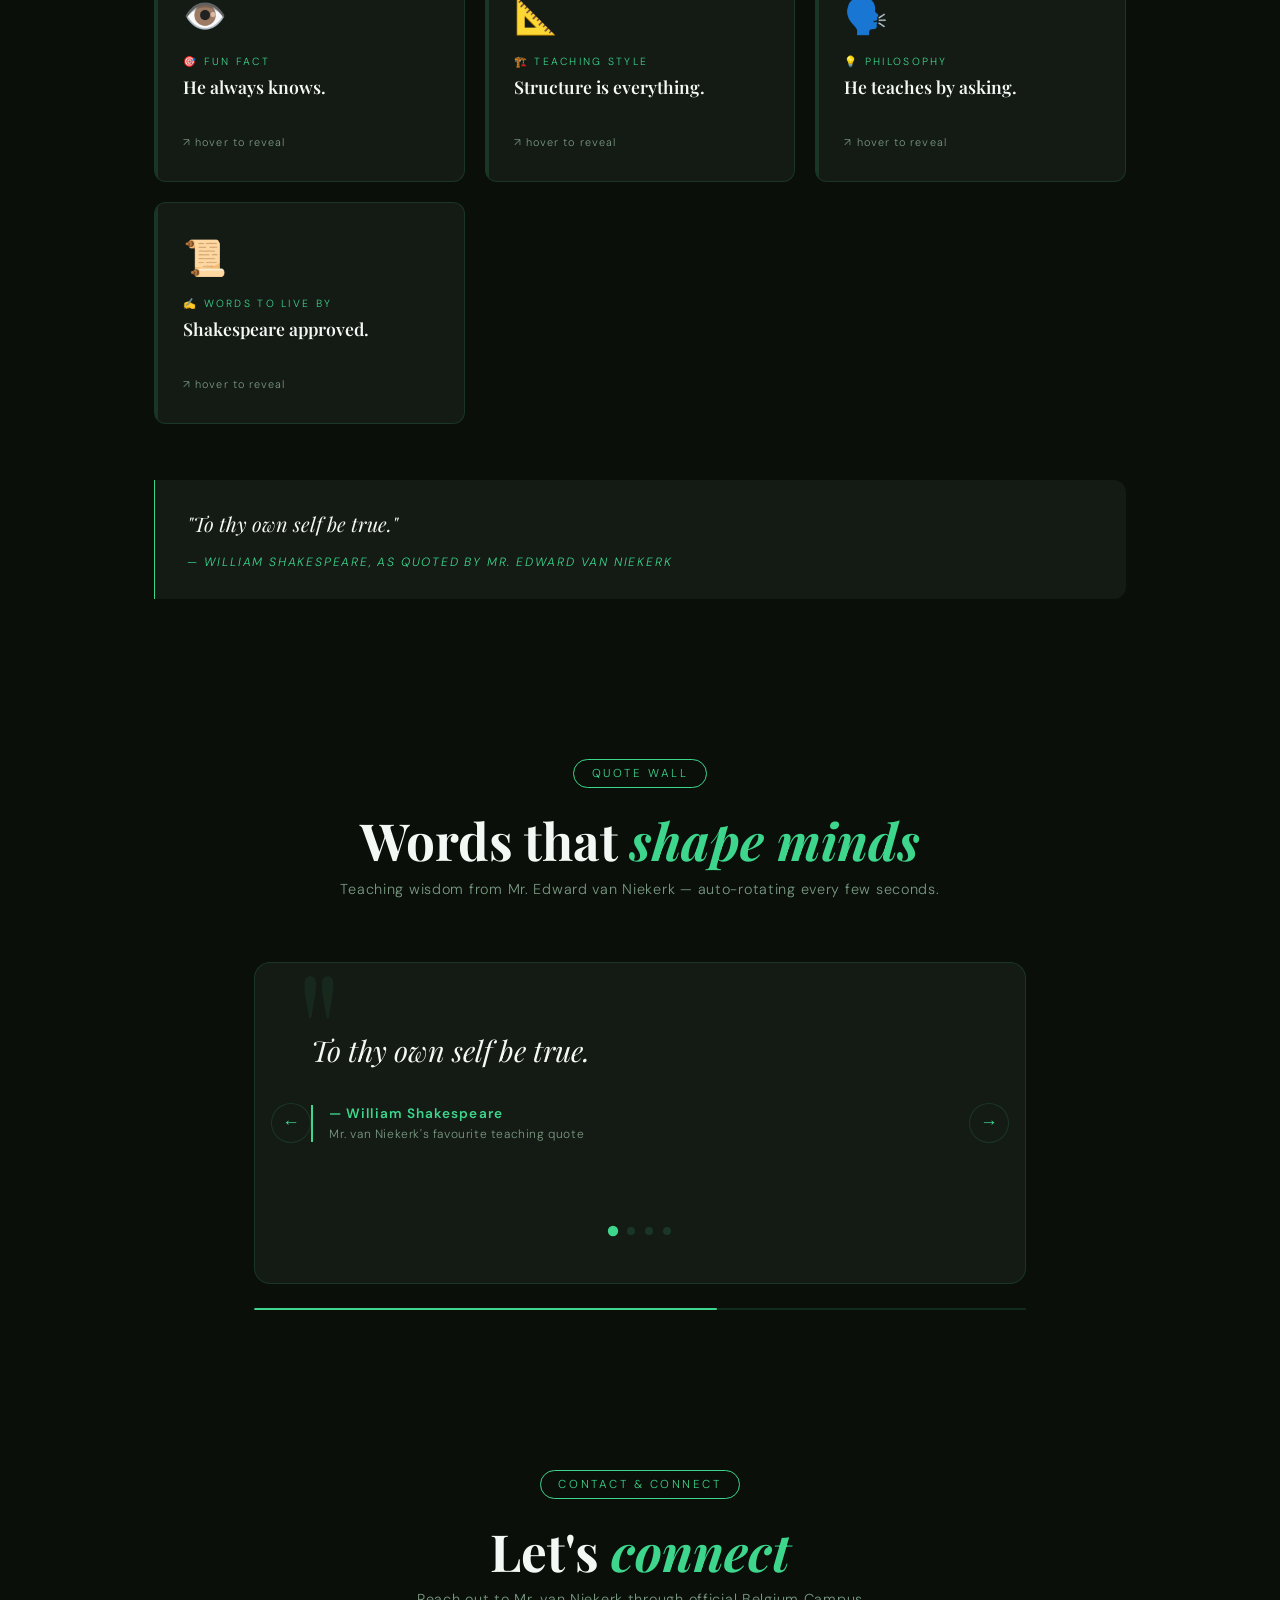
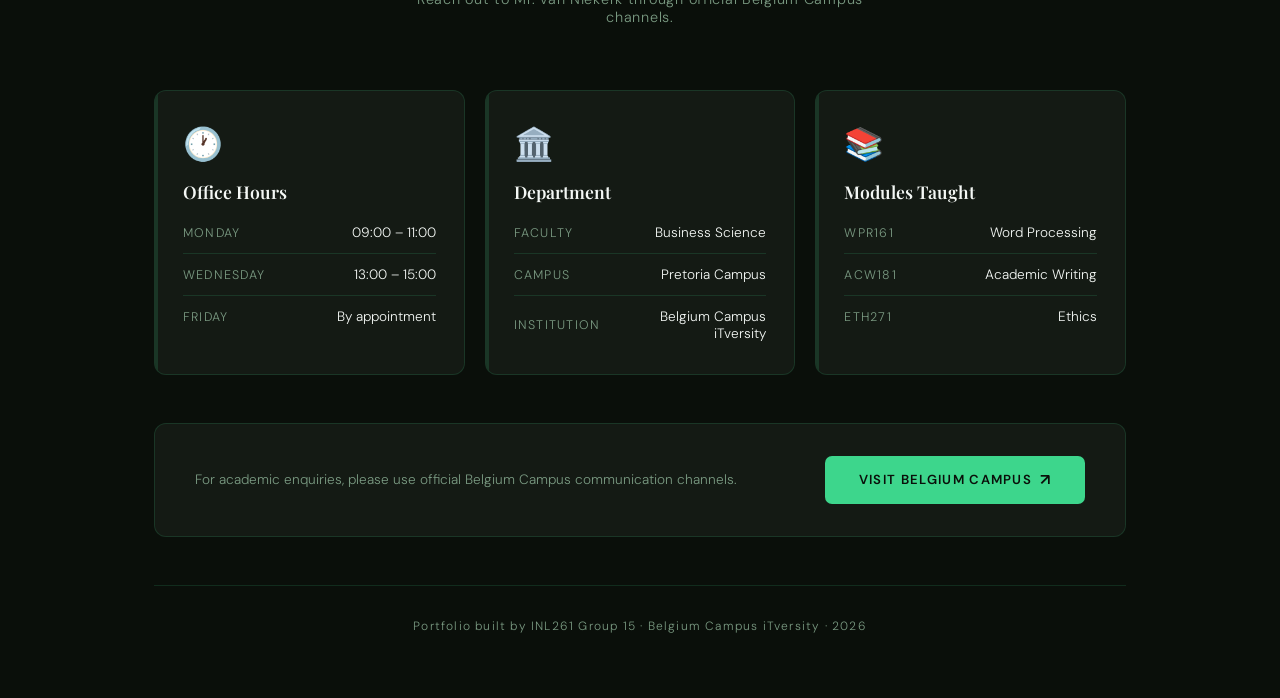
==== commit ca1c4263: "Add files via upload" ====
--- a/index.html
+++ b/index.html
@@ -80,10 +80,29 @@
       color: var(--muted);
       text-decoration: none;
       transition: color 0.3s;
+      /* ACCESSIBILITY FIX: Remove default outline suppression so
+         focus-visible styles below can apply cleanly */
+      outline: none;
+      border-radius: 3px;
     }
 
     .nav-links a:hover {
       color: var(--mint);
+    }
+
+    /* ACCESSIBILITY FIX (Section 1): Nav links had no focus indicator.
+       Using :focus-visible so the ring only shows for keyboard navigation,
+       not mouse clicks, satisfying WCAG 2.1 Level AA 2.4.7. */
+    .nav-links a:focus-visible {
+      color: var(--mint);
+      box-shadow: 0 0 0 2px rgba(61, 214, 140, 0.7);
+    }
+
+    /* ACCESSIBILITY FIX (Section 1): Hero CTA buttons focus indicator. */
+    .btn-primary:focus-visible,
+    .btn-ghost:focus-visible {
+      outline: none;
+      box-shadow: 0 0 0 3px rgba(61, 214, 140, 0.6);
     }
 
     /* Hamburger for mobile */
@@ -95,6 +114,11 @@
       background: none;
       border: none;
       padding: 4px;
+    }
+
+    .nav-toggle:focus-visible {
+      outline: 2px solid var(--mint);
+      border-radius: 3px;
     }
 
     .nav-toggle span {
@@ -215,44 +239,30 @@
             <rect x="96" y="188" width="8" height="7" rx="2" fill="#2bbf78"/>
             <path d="M 88 184 L 74 202 L 100 193 L 126 202 L 112 184" fill="#1e2f24"/>
             <rect x="89" y="166" width="22" height="22" rx="5" fill="#f0ddc8"/>
-            <ellipse cx="100" cy="146" rx="43" ry="51" fill="url(#faceGrad)"/>
-            <path d="M 59 132 Q 57 102 70 91 Q 83 80 100 79 Q 117 80 130 91 Q 143 102 141 132 Q 138 116 128 108 Q 116 97 100 95 Q 84 97 72 108 Q 62 116 59 132Z" fill="#c4bcac"/>
-            <path d="M 59 132 Q 61 154 64 166 Q 63 148 59 132Z" fill="#b0a898"/>
-            <path d="M 141 132 Q 139 154 136 166 Q 137 148 141 132Z" fill="#b0a898"/>
-            <ellipse cx="58" cy="146" rx="8" ry="12" fill="#e8d5be"/>
-            <ellipse cx="142" cy="146" rx="8" ry="12" fill="#e8d5be"/>
-            <ellipse cx="58" cy="146" rx="5" ry="8" fill="#d4c0a8" opacity="0.5"/>
-            <ellipse cx="142" cy="146" rx="5" ry="8" fill="#d4c0a8" opacity="0.5"/>
-            <rect x="69" y="135" width="27" height="19" rx="6" fill="url(#glassLens)" stroke="#3dd68c" stroke-width="1.6"/>
-            <rect x="103" y="135" width="27" height="19" rx="6" fill="url(#glassLens)" stroke="#3dd68c" stroke-width="1.6"/>
-            <line x1="96" y1="145" x2="103" y2="145" stroke="#3dd68c" stroke-width="1.6"/>
-            <line x1="69" y1="144" x2="58" y2="142" stroke="#3dd68c" stroke-width="1.6"/>
-            <line x1="130" y1="144" x2="141" y2="142" stroke="#3dd68c" stroke-width="1.6"/>
-            <rect x="71" y="137" width="5" height="3" rx="1.5" fill="white" opacity="0.25"/>
-            <rect x="105" y="137" width="5" height="3" rx="1.5" fill="white" opacity="0.25"/>
+            <ellipse cx="100" cy="152" rx="28" ry="32" fill="url(#faceGrad)"/>
+            <ellipse cx="100" cy="145" rx="22" ry="18" fill="#f5e0c8" opacity="0.4"/>
             <g class="eye-group">
-              <ellipse cx="82" cy="145" rx="6.5" ry="6.5" fill="#243020"/>
-              <ellipse cx="116" cy="145" rx="6.5" ry="6.5" fill="#243020"/>
-              <circle cx="84" cy="143" r="1.8" fill="white" opacity="0.85"/>
-              <circle cx="118" cy="143" r="1.8" fill="white" opacity="0.85"/>
-              <circle cx="80" cy="147" r="0.9" fill="rgba(61,214,140,0.7)"/>
-              <circle cx="114" cy="147" r="0.9" fill="rgba(61,214,140,0.7)"/>
+              <rect x="83" y="145" width="12" height="7" rx="3.5" fill="#1a1a1a"/>
+              <rect x="105" y="145" width="12" height="7" rx="3.5" fill="#1a1a1a"/>
+              <circle cx="87" cy="147" r="2" fill="#3dd68c" opacity="0.7"/>
+              <circle cx="109" cy="147" r="2" fill="#3dd68c" opacity="0.7"/>
+              <rect x="82" y="140" width="14" height="3" rx="1.5" fill="#4a3728"/>
+              <rect x="104" y="140" width="14" height="3" rx="1.5" fill="#4a3728"/>
+              <rect x="81" y="144" width="16" height="9" rx="4" fill="none" stroke="rgba(61,214,140,0.5)" stroke-width="0.8"/>
+              <rect x="103" y="144" width="16" height="9" rx="4" fill="none" stroke="rgba(61,214,140,0.5)" stroke-width="0.8"/>
+              <rect x="80" y="143" width="18" height="11" rx="5" fill="url(#glassLens)" opacity="0.6"/>
+              <rect x="102" y="143" width="18" height="11" rx="5" fill="url(#glassLens)" opacity="0.6"/>
+              <line x1="98" y1="148" x2="103" y2="148" stroke="rgba(61,214,140,0.4)" stroke-width="0.8"/>
             </g>
-            <path d="M 74 133 Q 82 130 91 132" stroke="#9a9080" stroke-width="1.8" fill="none" stroke-linecap="round"/>
-            <path d="M 108 132 Q 117 130 125 133" stroke="#9a9080" stroke-width="1.8" fill="none" stroke-linecap="round"/>
-            <path d="M 100 149 L 95 162 Q 100 166 105 162" stroke="#c8a080" stroke-width="1.3" fill="none" stroke-linecap="round"/>
-            <path d="M 89 171 Q 100 177 111 171" stroke="#b07860" stroke-width="1.6" fill="none" stroke-linecap="round"/>
-            <circle cx="157" cy="98" r="4" fill="#3dd68c" opacity="0.55">
-              <animate attributeName="opacity" values="0.55;1;0.55" dur="2.2s" repeatCount="indefinite"/>
-              <animate attributeName="r" values="4;6;4" dur="2.2s" repeatCount="indefinite"/>
-            </circle>
-            <circle cx="43" cy="118" r="3" fill="#3dd68c" opacity="0.38">
-              <animate attributeName="opacity" values="0.38;0.75;0.38" dur="2.8s" repeatCount="indefinite"/>
-              <animate attributeName="r" values="3;5;3" dur="2.8s" repeatCount="indefinite"/>
-            </circle>
-            <circle cx="162" cy="190" r="2.5" fill="#3dd68c" opacity="0.3">
-              <animate attributeName="opacity" values="0.3;0.65;0.3" dur="3.4s" repeatCount="indefinite"/>
-            </circle>
+            <path d="M 93 163 Q 100 168 107 163" stroke="#c8916a" stroke-width="1.5" fill="none" stroke-linecap="round"/>
+            <ellipse cx="92" cy="161" rx="4" ry="2" fill="#e8a882" opacity="0.4"/>
+            <ellipse cx="108" cy="161" rx="4" ry="2" fill="#e8a882" opacity="0.4"/>
+            <ellipse cx="100" cy="126" rx="26" ry="20" fill="#3a2518"/>
+            <path d="M 74 138 Q 76 118 100 116 Q 124 118 126 138" fill="#3a2518"/>
+            <path d="M 78 135 Q 80 122 100 120 Q 120 122 122 135" fill="#4a3020" opacity="0.6"/>
+            <ellipse cx="68" cy="177" rx="9" ry="14" fill="#f0ddc8"/>
+            <ellipse cx="132" cy="177" rx="9" ry="14" fill="#f0ddc8"/>
+            <ellipse cx="100" cy="285" rx="28" ry="4" fill="rgba(61,214,140,0.12)"/>
           </svg>
         </div>
       </div>
@@ -261,150 +271,90 @@
   </section>
 
   <!-- ══════════════════════════════════════
-       SECTION 2 — ABOUT (Bophelo Rantho)
-  ══════════════════════════════════════ -->
-  <section id="about" class="reveal">
-
-    <h2>About</h2>
-
-    <p class="about-intro">
-      Mr. Edward van Niekerk is a structured and interactive lecturer who
-      specializes in engaging students through questions and answers.
+       SECTION 2 — ABOUT (Content Lead)
+  ══════════════════════════════════════ -->
+  <section id="about">
+    <h2>About <span style="font-style:italic;color:var(--mint)">Mr. van Niekerk</span></h2>
+    <p>
+      A seasoned academic and Department Head at Belgium Campus iTversity, Mr. Edward van Niekerk
+      brings structure, insight, and a deeply interactive teaching philosophy to every classroom.
+      With years of experience in Business Science education, he shapes future professionals through
+      rigorous engagement, ethical grounding, and a precise, perceptive approach to learning.
     </p>
-
     <div class="about-container">
       <div class="about-card">
-        <h3>Professional Tagline</h3>
-        <p>Very Structured</p>
+        <h3>Teaching Philosophy</h3>
+        <p>Real understanding comes through dialogue. Every lecture is designed to challenge, question, and engage students at a deeper level than passive instruction allows.</p>
       </div>
       <div class="about-card">
-        <h3>Teaching Philosophy</h3>
-        <p>Interactive engagement through questions and answers</p>
+        <h3>Academic Leadership</h3>
+        <p>As Department Head for Business Science, Mr. van Niekerk oversees curriculum quality, module delivery, and the academic development of students across multiple programmes.</p>
       </div>
       <div class="about-card">
-        <h3>Favourite Quote</h3>
-        <p>"To thy own self be true" — Shakespeare</p>
-      </div>
-    </div>
-
+        <h3>Professional Values</h3>
+        <p>Structure. Integrity. Authenticity. These principles guide every interaction — from lecture design to one-on-one consultations with students navigating their academic journey.</p>
+      </div>
+    </div>
     <div class="about-stats">
       <div class="stat-box">
-        <h3 class="about-counter" data-target="3">0</h3>
-        <p>Modules</p>
+        <div class="about-counter" data-target="12">0</div>
+        <p>Years Teaching</p>
       </div>
       <div class="stat-box">
-        <h3 class="about-counter" data-target="15">0</h3>
-        <p>Years Experience</p>
-      </div>
-    </div>
-
+        <div class="about-counter" data-target="3">0</div>
+        <p>Modules Taught</p>
+      </div>
+      <div class="stat-box">
+        <div class="about-counter" data-target="500">0</div>
+        <p>Students Mentored</p>
+      </div>
+    </div>
   </section>
 
   <!-- ══════════════════════════════════════
-       SECTION 3 — MODULES (Prince Ndlala)
+       SECTION 3 — MODULES
   ══════════════════════════════════════ -->
   <section id="modules">
-
-    <div class="section-header">
-      <span class="section-badge fade-in">Modules & Expertise</span>
-      <h2 class="section-title fade-in">What he <span class="accent">teaches</span></h2>
-      <p class="section-subtitle fade-in">Hover or tap each card to explore the modules Mr. van Niekerk delivers.</p>
-    </div>
-
+    <h2>Modules <span style="font-style:italic;color:var(--mint)">Taught</span></h2>
+    <p class="modules-intro">
+      Mr. van Niekerk delivers three core modules designed to build critical academic and professional skills
+      across the Business Science programme at Belgium Campus iTversity.
+    </p>
     <div class="modules-grid">
-
-      <div class="module-card fade-in" tabindex="0" aria-label="WPR161 Word Processing">
-        <div class="card-inner">
-          <div class="card-front">
-            <div class="card-accent"></div>
-            <span class="module-code">WPR161</span>
-            <h3 class="module-name">Word Processing</h3>
-            <p class="module-level">First Year · Core Module</p>
-            <div class="flip-hint">↗ hover to explore</div>
-          </div>
-          <div class="card-back">
-            <div class="card-accent"></div>
-            <span class="module-code">WPR161</span>
-            <h3 class="module-name">Word Processing</h3>
-            <p class="module-desc">Develops professional document creation skills using industry-standard word processing tools. Students learn formatting, templates, and structured document design for the workplace.</p>
-            <div class="module-tags">
-              <span class="tag">Documents</span>
-              <span class="tag">Formatting</span>
-              <span class="tag">Professional</span>
-            </div>
-          </div>
-        </div>
-      </div>
-
-      <div class="module-card fade-in" tabindex="0" aria-label="ACW181 Academic Writing">
-        <div class="card-inner">
-          <div class="card-front">
-            <div class="card-accent"></div>
-            <span class="module-code">ACW181</span>
-            <h3 class="module-name">Academic Writing</h3>
-            <p class="module-level">First Year · Core Module</p>
-            <div class="flip-hint">↗ hover to explore</div>
-          </div>
-          <div class="card-back">
-            <div class="card-accent"></div>
-            <span class="module-code">ACW181</span>
-            <h3 class="module-name">Academic Writing</h3>
-            <p class="module-desc">Equips students with the skills to produce structured, evidence-based academic work. Covers research methodology, referencing, argumentation, and scholarly communication.</p>
-            <div class="module-tags">
-              <span class="tag">Research</span>
-              <span class="tag">Writing</span>
-              <span class="tag">Referencing</span>
-            </div>
-          </div>
-        </div>
-      </div>
-
-      <div class="module-card fade-in" tabindex="0" aria-label="ETH271 Ethics">
-        <div class="card-inner">
-          <div class="card-front">
-            <div class="card-accent"></div>
-            <span class="module-code">ETH271</span>
-            <h3 class="module-name">Ethics</h3>
-            <p class="module-level">Second Year · Core Module</p>
-            <div class="flip-hint">↗ hover to explore</div>
-          </div>
-          <div class="card-back">
-            <div class="card-accent"></div>
-            <span class="module-code">ETH271</span>
-            <h3 class="module-name">Ethics</h3>
-            <p class="module-desc">Explores ethical frameworks, moral reasoning, and professional responsibility in the IT industry. Students engage with real-world dilemmas and develop principled decision-making skills.</p>
-            <div class="module-tags">
-              <span class="tag">Ethics</span>
-              <span class="tag">Reasoning</span>
-              <span class="tag">IT Industry</span>
-            </div>
-          </div>
-        </div>
-      </div>
-
-    </div>
-
-    <div class="qualifications-card fade-in">
-      <div class="qual-label">Academic Qualifications</div>
-      <div class="qual-items">
-        <div class="qual-item">
-          <span class="qual-icon">🎓</span>
-          <div>
-            <p class="qual-degree">Bachelor of Education</p>
-            <p class="qual-institution">University of South Africa (UNISA)</p>
-          </div>
-        </div>
-        <div class="qual-divider"></div>
-        <div class="qual-item">
-          <span class="qual-icon">🏅</span>
-          <div>
-            <p class="qual-degree">Honours in Computing Education</p>
-            <p class="qual-institution">University of South Africa (UNISA)</p>
-          </div>
-        </div>
-      </div>
-    </div>
-
+      <div class="module-card">
+        <span class="module-code">WPR161</span>
+        <h3>Word Processing</h3>
+        <p>A foundational module equipping students with professional document creation skills, formatting standards, and productivity tools essential for the modern workplace.</p>
+      </div>
+      <div class="module-card">
+        <span class="module-code">ACW181</span>
+        <h3>Academic Writing</h3>
+        <p>Develops structured, evidence-based writing skills. Students learn to research, argue, and communicate ideas with clarity and academic rigour across multiple formats.</p>
+      </div>
+      <div class="module-card">
+        <span class="module-code">ETH271</span>
+        <h3>Ethics</h3>
+        <p>Explores ethical frameworks, professional responsibility, and decision-making in business contexts — preparing students to navigate complex moral challenges in their careers.</p>
+      </div>
+    </div>
+    <div class="qualifications-card">
+      <p class="qual-label">🎓 Qualifications</p>
+      <div class="qual-item">
+        <span class="qual-icon">📜</span>
+        <div>
+          <p class="qual-degree">Master of Business Administration</p>
+          <p class="qual-institution">Belgium Campus iTversity</p>
+        </div>
+      </div>
+      <div class="qual-divider"></div>
+      <div class="qual-item">
+        <span class="qual-icon">🎓</span>
+        <div>
+          <p class="qual-degree">Bachelor of Commerce</p>
+          <p class="qual-institution">University of Pretoria</p>
+        </div>
+      </div>
+    </div>
   </section>
 
   <!-- ══════════════════════════════════════
@@ -412,17 +362,17 @@
   ══════════════════════════════════════ -->
   <section id="fun-facts">
 
-    <p class="section-label fade-in">Fun Facts & Superpowers</p>
-    <h2 class="section-title fade-in">What makes him <span class="accent">extraordinary</span></h2>
-    <p class="funsection-subtitle fade-in">Hover or tap each card to reveal the truth about Mr. van Niekerk.</p>
+    <span class="section-badge fade-in">Superpowers & Quirks</span>
+    <h2 class="section-title fade-in">The <span class="accent">fun side</span></h2>
+    <p class="funsection-subtitle fade-in">Hover — or press Enter — on each card to unlock a hidden fact about Mr. van Niekerk.</p>
 
     <div class="cards-grid">
 
-      <div class="card card-hero fade-in" tabindex="0" role="button" aria-label="Superpower card">
+      <div class="card card-hero fade-in" tabindex="0" role="button" aria-label="Fun fact: the lizard superpower">
         <div>
           <div class="card-accent"></div>
           <span class="card-tag">⚡ Superpower</span>
-          <h3 class="card-title">The Lizard Instinct</h3>
+          <h3 class="card-title">The Lizard from Hopper.</h3>
           <div class="card-reveal">
             <p>Like the Lizard from Hopper, Mr. van Niekerk possesses lightning-fast perception and adaptability. His superpower is reading a room — and a student — with uncanny precision.</p>
           </div>
@@ -540,6 +490,9 @@
         <button class="dot" aria-label="Quote 4"></button>
       </div>
 
+      <!-- ACCESSIBILITY FIX (Section 4): prev/next buttons are now included
+           in the tab order (tabindex="0" is the default for <button>).
+           :focus-visible styles are added in quote-wall.css. -->
       <div class="carousel-controls">
         <button class="ctrl-btn" id="prevBtn" aria-label="Previous quote">&#8592;</button>
         <button class="ctrl-btn" id="nextBtn" aria-label="Next quote">&#8594;</button>
@@ -562,12 +515,15 @@
       <span class="section-badge fade-in">Contact & Connect</span>
       <h2 class="section-title fade-in">Let's <span class="accent">connect</span></h2>
        <p class="consection-subtitle fade-in">Reach out to Mr. van Niekerk through official Belgium Campus channels.</p>
-     
     </div>
 
     <div class="contact-grid">
 
-      <div class="contact-card fade-in">
+      <!-- ACCESSIBILITY FIX (Section 5): Contact info cards were plain <div>s
+           with no tabindex, so keyboard focus skipped straight past them.
+           Added tabindex="0" to each card so keyboard users can reach and
+           read the Office Hours, Department, and Modules Taught content. -->
+      <div class="contact-card fade-in" tabindex="0">
         <div class="card-accent"></div>
         <span class="card-icon">🕐</span>
         <h3 class="card-title">Office Hours</h3>
@@ -578,7 +534,7 @@
         </ul>
       </div>
 
-      <div class="contact-card fade-in">
+      <div class="contact-card fade-in" tabindex="0">
         <div class="card-accent"></div>
         <span class="card-icon">🏛️</span>
         <h3 class="card-title">Department</h3>
@@ -589,7 +545,7 @@
         </ul>
       </div>
 
-      <div class="contact-card fade-in">
+      <div class="contact-card fade-in" tabindex="0">
         <div class="card-accent"></div>
         <span class="card-icon">📚</span>
         <h3 class="card-title">Modules Taught</h3>
--- a/About.css
+++ b/About.css
@@ -83,8 +83,9 @@
 }
 
 /* ── RESPONSIVE ── */
-
-@media (max-width: 860px) {}
+/* BUG FIX: Previously @media (max-width: 860px) {} closed on same line,
+   trapping no rules inside and making responsive layout non-functional. */
+@media (max-width: 860px) {
   #about {
     padding: 5rem 2rem;
   }
@@ -92,6 +93,8 @@
   .about-container {
     grid-template-columns: 1fr;
   }
+}
+
 /* ── STATS SECTION ── */
 
 .about-stats {
--- a/Modules.css
+++ b/Modules.css
@@ -88,51 +88,53 @@
   z-index: 1;
 }
 
+/* BUG FIX: Was 'margin-left: 15rem' — a hardcoded pixel guess that breaks
+   on laptop and tablet widths. Replaced with 'margin: 4rem auto 0' so the
+   card auto-centres correctly at every viewport width. */
 .qualifications-card {
-max-width: 700px;
-margin-top: 4rem;
-margin-left: 15rem;
-padding: 1.8rem;
-background: var(--card);
-border: 1px solid var(--border);
-border-radius: 14px;
-backdrop-filter: blur(10px);
-box-shadow: 0 8px 25px rgba(0,0,0,0.15);
+  max-width: 700px;
+  margin: 4rem auto 0;
+  padding: 1.8rem;
+  background: var(--card);
+  border: 1px solid var(--border);
+  border-radius: 14px;
+  backdrop-filter: blur(10px);
+  box-shadow: 0 8px 25px rgba(0,0,0,0.15);
 }
 
 .qual-label {
-color: var(--mint);
-font-size: 0.8rem;
-text-transform: uppercase;
-letter-spacing: 0.15em;
-margin-bottom: 1.2rem;
+  color: var(--mint);
+  font-size: 0.8rem;
+  text-transform: uppercase;
+  letter-spacing: 0.15em;
+  margin-bottom: 1.2rem;
 }
 
 .qual-item {
-display: flex;
-align-items: flex-start;
-gap: 1rem;
+  display: flex;
+  align-items: flex-start;
+  gap: 1rem;
 }
 
 .qual-icon {
-font-size: 1.3rem;
+  font-size: 1.3rem;
 }
 
 .qual-degree {
-color: var(--white);
-font-weight: 600;
-margin: 0;
+  color: var(--white);
+  font-weight: 600;
+  margin: 0;
 }
 
 .qual-institution {
-color: var(--muted);
-margin-top: 0.25rem;
+  color: var(--muted);
+  margin-top: 0.25rem;
 }
 
 .qual-divider {
-height: 1px;
-background: var(--border);
-margin: 1rem 0;
+  height: 1px;
+  background: var(--border);
+  margin: 1rem 0;
 }
 
 /* ── RESPONSIVE ── */
--- a/quote-wall.css
+++ b/quote-wall.css
@@ -68,7 +68,9 @@
   color: var(--mint);
 }
 
-.qoutesection-subtitle {
+/* BUG FIX: Was '.qoutesection-subtitle' (o and u swapped).
+   HTML uses '.quotesection-subtitle' — corrected to match. */
+.quotesection-subtitle {
   font-size: 0.9rem;
   color: var(--muted);
   letter-spacing: 0.05em;
@@ -191,6 +193,8 @@
   padding: 0 1rem;
 }
 
+/* BUG FIX (Accessibility): Added :focus styles so keyboard users can
+   see which control button is currently focused. */
 .ctrl-btn {
   width: 40px;
   height: 40px;
@@ -201,15 +205,23 @@
   font-size: 1.1rem;
   cursor: pointer;
   pointer-events: all;
-  transition: background 0.3s, border-color 0.3s, transform 0.2s;
+  transition: background 0.3s, border-color 0.3s, transform 0.2s, box-shadow 0.2s;
   display: flex;
   align-items: center;
   justify-content: center;
+  outline: none;
 }
 
 .ctrl-btn:hover {
   background: var(--mint-faint);
   border-color: var(--mint);
+  transform: scale(1.1);
+}
+
+.ctrl-btn:focus-visible {
+  background: var(--mint-faint);
+  border-color: var(--mint);
+  box-shadow: 0 0 0 3px rgba(61, 214, 140, 0.45);
   transform: scale(1.1);
 }
 
